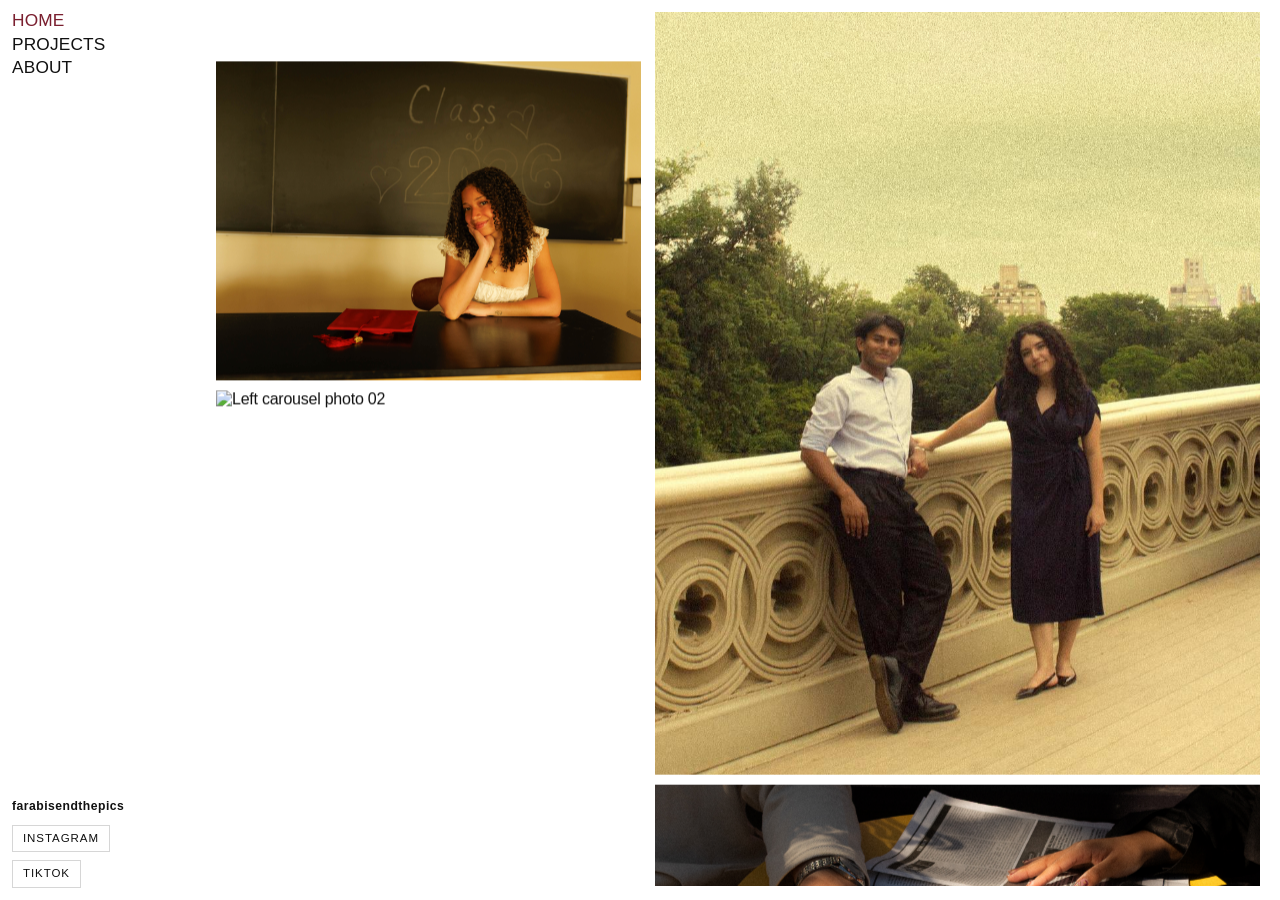
==== index.html @ b67eaa33 "swap" ====
<!DOCTYPE html>
<html lang="en">
<head>
  <meta charset="UTF-8" />
  <meta name="viewport" content="width=device-width, initial-scale=1.0" />
  <title>@farabisendthepics | Home</title>
  <link rel="stylesheet" href="styles.css" />
</head>
<body class="home-page">
  <header class="site-nav" aria-label="Main navigation">
    <a class="nav-social nav-social-tiktok" href="https://www.tiktok.com/@farabisendthepics" target="_blank" rel="noopener" aria-label="TikTok">
      <svg viewBox="0 0 24 24" aria-hidden="true" focusable="false">
        <path d="M14 3h3.1c.2 1.7 1.2 3 2.9 3.5V9c-1.8 0-3.5-.6-4.9-1.7v7.4a5.6 5.6 0 1 1-4.8-5.6v2.8a2.8 2.8 0 1 0 2 2.7V3z"></path>
      </svg>
    </a>
    <a href="index.html" aria-current="page">Home</a>
    <a href="projects.html">Projects</a>
    <a href="about.html">About</a>
    <a class="nav-social nav-social-instagram" href="https://www.instagram.com/farabisendthepics/" target="_blank" rel="noopener" aria-label="Instagram">
      <svg viewBox="0 0 24 24" aria-hidden="true" focusable="false">
        <rect x="4" y="4" width="16" height="16" rx="4" ry="4" fill="none" stroke="currentColor" stroke-width="1.8"></rect>
        <circle cx="12" cy="12" r="3.8" fill="none" stroke="currentColor" stroke-width="1.8"></circle>
        <circle cx="17.2" cy="6.8" r="1.1" fill="currentColor"></circle>
      </svg>
    </a>
  </header>

  <div class="site-social" aria-label="Social links">
    <span class="site-logo">farabisendthepics</span>
    <a href="https://www.instagram.com/farabisendthepics/" target="_blank" rel="noopener">Instagram</a>
    <a href="https://www.tiktok.com/@farabisendthepics" target="_blank" rel="noopener">TikTok</a>
  </div>

  <main class="home-main" aria-label="Home media">
    <section class="home-media-layout">
      <section class="home-carousel home-carousel-left" data-home-carousel data-home-direction="down" aria-label="Photo carousel left">
        <div class="home-carousel-track" data-home-track>
          <figure class="placeholder-frame home-photo-tile ratio-3-2">
            <img src="images/home-left/left-01.jpg" alt="Left carousel photo 01" />
          </figure>
          <figure class="placeholder-frame home-photo-tile ratio-3-4">
            <img src="images/home-left/left-02.jpg" alt="Left carousel photo 02" loading="lazy" />
          </figure>
          <figure class="placeholder-frame home-photo-tile ratio-wide">
            <img src="images/home-left/left-03.jpg" alt="Left carousel photo 03" loading="lazy" />
          </figure>
          <figure class="placeholder-frame home-photo-tile ratio-3-2">
            <img src="images/home-left/left-04.jpg" alt="Left carousel photo 04" loading="lazy" />
          </figure>
          <figure class="placeholder-frame home-photo-tile ratio-3-2">
            <img src="images/home-left/left-05.jpg" alt="Left carousel photo 05" loading="lazy" />
          </figure>
          <figure class="placeholder-frame home-photo-tile ratio-tall">
            <img src="images/home-left/left-06.jpg" alt="Left carousel photo 06" loading="lazy" />
          </figure>
          <figure class="placeholder-frame home-photo-tile ratio-3-4">
            <img src="images/home-left/left-07.png" alt="Left carousel photo 07" loading="lazy" />
          </figure>
          <figure class="placeholder-frame home-photo-tile ratio-wide">
            <img src="images/home-left/left-08.png" alt="Left carousel photo 08" loading="lazy" />
          </figure>
          <figure class="placeholder-frame home-photo-tile ratio-3-2">
            <img src="images/home-left/left-09.jpg" alt="Left carousel photo 09" loading="lazy" />
          </figure>
        </div>
      </section>

      <section class="home-carousel" data-home-carousel data-home-direction="up" aria-label="Photo carousel right">
        <div class="home-carousel-track" data-home-track>
          <figure class="placeholder-frame home-photo-tile ratio-3-4">
            <img src="images/home/home-01.jpg" alt="Home photo 01" />
          </figure>
          <figure class="placeholder-frame home-photo-tile ratio-pano">
            <img src="images/home/home-02.jpg" alt="Home photo 02" loading="lazy" />
          </figure>
          <figure class="placeholder-frame home-photo-tile ratio-tall">
            <img src="images/home/home-03.jpg" alt="Home photo 03" loading="lazy" />
          </figure>
          <figure class="placeholder-frame home-photo-tile ratio-pano">
            <img src="images/home/home-04.jpg" alt="Home photo 04" loading="lazy" />
          </figure>
          <figure class="placeholder-frame home-photo-tile ratio-3-4">
            <img src="images/home/home-05.jpg" alt="Home photo 05" loading="lazy" />
          </figure>
          <figure class="placeholder-frame home-photo-tile ratio-wide">
            <img src="images/home/home-06.jpg" alt="Home photo 06" loading="lazy" />
          </figure>
          <figure class="placeholder-frame home-photo-tile ratio-tall">
            <img src="images/home/home-07.jpg" alt="Home photo 07" loading="lazy" />
          </figure>
          <figure class="placeholder-frame home-photo-tile ratio-wide">
            <img src="images/home/home-08.jpg" alt="Home photo 08" loading="lazy" />
          </figure>
          <figure class="placeholder-frame home-photo-tile ratio-tall">
            <img src="images/home/home-09.jpg" alt="Home photo 09" loading="lazy" />
          </figure>
        </div>
      </section>
    </section>
  </main>

  <script src="script.js"></script>
</body>
</html>
---- styles.css ----
:root {
  --bg: #ffffff;
  --ink: #111111;
  --muted: #9b9b9b;
  --active: #7a1f2f;
  --page-pad: 12px;
  --mosaic-gap: 10px;
  --project-tile-height: clamp(220px, 22vw, 320px);
}

* {
  box-sizing: border-box;
  margin: 0;
  padding: 0;
}

html,
body {
  min-height: 100%;
}

body {
  font-family: "Helvetica Neue", Helvetica, Arial, sans-serif;
  background: var(--bg);
  color: var(--ink);
  letter-spacing: -0.015em;
}

img {
  display: block;
  width: 100%;
  height: 100%;
  object-fit: cover;
}

a {
  color: inherit;
  text-decoration: none;
}

.site-nav {
  position: fixed;
  top: var(--page-pad);
  left: var(--page-pad);
  z-index: 40;
  display: flex;
  flex-direction: column;
  gap: 6px;
}

.site-nav a {
  color: var(--ink);
  font-size: clamp(15px, 1.35vw, 22px);
  font-weight: 500;
  text-transform: uppercase;
  letter-spacing: 0.01em;
  line-height: 1.02;
}

.site-nav .nav-social {
  display: none;
}

.site-nav .nav-social svg {
  width: 16px;
  height: 16px;
  display: block;
}

.site-nav .nav-social-tiktok svg {
  fill: currentColor;
}

.site-nav a[aria-current="page"],
.site-nav a:hover,
.site-nav a:focus-visible {
  color: var(--active);
}

.page {
  min-height: 100vh;
  padding: var(--page-pad);
}

.page-offset {
  padding-top: clamp(150px, 16vw, 250px);
}

.home-gallery {
  display: grid;
  grid-template-columns: 0.95fr 1.55fr 1fr;
  gap: 8px;
  align-items: stretch;
  margin-top: clamp(45px, 5vw, 95px);
}

.home-strips {
  display: grid;
  grid-template-columns: repeat(8, minmax(0, 1fr));
  min-height: clamp(320px, 41vw, 560px);
}

.home-feature,
.home-side {
  min-height: clamp(320px, 41vw, 560px);
}

.home-feature {
  position: relative;
  overflow: hidden;
}

.home-feature::after {
  content: "";
  position: absolute;
  inset: 0;
  background:
    repeating-linear-gradient(
      90deg,
      rgba(7, 20, 40, 0.45) 0 94px,
      rgba(30, 54, 82, 0.08) 94px 140px
    );
  pointer-events: none;
  mix-blend-mode: multiply;
}

.home-caption-row {
  display: grid;
  grid-template-columns: 0.95fr 1.55fr 1fr;
  gap: 8px;
  margin-top: 10px;
}

.home-caption {
  font-size: clamp(14px, 1.05vw, 20px);
  line-height: 1.03;
  font-weight: 700;
}

.home-caption.muted {
  color: var(--muted);
}

.home-caption strong {
  display: block;
}

.home-page {
  overflow-x: hidden;
}

.home-main {
  margin-left: calc(clamp(200px, 17vw, 280px) + 28px);
  height: 100vh;
  overflow-y: auto;
  padding: 12px 16px 14px 0;
}

.home-media-layout {
  display: grid;
  grid-template-columns: minmax(0, 0.95fr) minmax(0, 1.35fr);
  gap: var(--mosaic-gap);
  height: 100%;
}

.home-videos {
  display: block;
  height: 100%;
  min-height: 0;
  overflow: hidden;
  padding-right: 4px;
}

.home-video-group {
  display: none;
  grid-template-rows: repeat(3, minmax(0, 1fr));
  gap: var(--mosaic-gap);
  height: 100%;
}

.home-video-group.is-active {
  display: grid;
}

.home-video-card {
  display: flex;
  flex-direction: column;
  border: 1px solid #d6d6d6;
  background: #ffffff;
  min-height: 0;
}

.home-video {
  flex: 1 1 auto;
  min-height: 0;
  width: 100%;
  object-fit: cover;
  display: block;
  background: #e9e9e9;
}

.home-media-label {
  padding: 8px 10px;
  color: var(--muted);
  font-size: 0.76rem;
  text-transform: uppercase;
  letter-spacing: 0.08em;
}

.home-carousel {
  position: relative;
  overflow: hidden;
  height: 100%;
  padding-right: 4px;
}

.home-carousel-track {
  display: flex;
  flex-direction: column;
  gap: var(--mosaic-gap);
  will-change: transform;
}

.home-photo-tile {
  width: min(100%, 760px);
  margin-inline: auto;
}

.home-photo-tile.ratio-3-2 {
  aspect-ratio: 4 / 3;
}

.home-photo-tile.ratio-wide {
  aspect-ratio: 3 / 2;
}

.home-photo-tile.ratio-pano {
  aspect-ratio: 2 / 1;
}

.home-photo-tile.ratio-3-4 {
  aspect-ratio: 3 / 4;
}

.home-photo-tile.ratio-tall {
  aspect-ratio: 2 / 3;
}

.projects-page {
  overflow: hidden;
}

.projects-shell {
  min-height: 100vh;
}

.projects-sidebar {
  position: fixed;
  top: var(--page-pad);
  left: var(--page-pad);
  width: clamp(200px, 17vw, 280px);
  z-index: 40;
}

.projects-page .site-nav {
  position: static;
}

.projects-page .projects-tabs {
  margin-top: clamp(48px, 7vh, 84px);
  display: flex;
  flex-direction: column;
  gap: 6px;
}

.inquire-cta {
  margin-top: 16px;
  border: 0;
  background: transparent;
  color: var(--active);
  font-family: inherit;
  font-size: clamp(12px, 0.95vw, 16px);
  font-weight: 500;
  text-transform: uppercase;
  letter-spacing: 0.02em;
  text-align: left;
  cursor: pointer;
}

.inquire-cta:hover,
.inquire-cta:focus-visible {
  color: var(--active);
  outline: 0;
}

.projects-page .project-tab {
  border: 0;
  background: transparent;
  color: var(--ink);
  font-family: inherit;
  font-size: clamp(13px, 1.2vw, 19px);
  font-weight: 500;
  text-transform: uppercase;
  text-align: left;
  line-height: 1.04;
  letter-spacing: 0.02em;
  cursor: pointer;
}

.projects-page .project-tab.is-active {
  color: var(--active);
}

.projects-page .project-tab:focus-visible {
  outline: 2px solid var(--active);
  outline-offset: 4px;
}

.projects-main {
  margin-left: calc(clamp(200px, 17vw, 280px) + 28px);
  height: 100vh;
  overflow-y: auto;
  overflow-x: hidden;
  padding: 12px 18px 28px 0;
}

.projects-main::-webkit-scrollbar {
  width: 10px;
}

.projects-main::-webkit-scrollbar-track {
  background: #f0f0f0;
}

.projects-main::-webkit-scrollbar-thumb {
  background: #cbcbcb;
}

.projects-page .project-panel {
  display: none;
  padding: 0 8px 8px 0;
}

.projects-page .project-panel.is-active {
  display: block;
}

.project-stack {
  display: flex;
  flex-direction: column;
  gap: var(--mosaic-gap);
}

.project-dual-carousel {
  display: grid;
  gap: var(--mosaic-gap);
}

.project-carousel-row {
  position: relative;
  overflow: hidden;
}

.project-carousel-track {
  display: flex;
  width: max-content;
  gap: var(--mosaic-gap);
  will-change: transform;
}

.project-carousel-item {
  flex: 0 0 auto;
  height: var(--project-tile-height);
  display: flex;
  align-items: center;
  justify-content: center;
}

.project-carousel-item.is-landscape {
  width: calc(var(--project-tile-height) * 1.333333);
  aspect-ratio: 4 / 3;
}

.project-carousel-item.is-wide {
  width: calc(var(--project-tile-height) * 1.5);
  aspect-ratio: 3 / 2;
}

.project-carousel-item.is-pano {
  width: calc(var(--project-tile-height) * 2);
  aspect-ratio: 2 / 1;
}

.project-carousel-item.is-portrait {
  width: calc(var(--project-tile-height) * 0.75);
  aspect-ratio: 3 / 4;
}

.project-carousel-item.is-tall {
  width: calc(var(--project-tile-height) * 0.666667);
  aspect-ratio: 2 / 3;
}

.project-carousel-item img {
  width: 100%;
  height: 100%;
  object-fit: cover;
}

.project-line {
  display: grid;
  gap: var(--mosaic-gap);
}

.pair-left {
  grid-template-columns: 2fr 1fr;
}

.pair-right {
  grid-template-columns: 1fr 2fr;
}

.project-item {
  width: 100%;
  height: auto;
}

.project-item.is-landscape {
  aspect-ratio: 4 / 3;
}

.project-item.is-wide {
  aspect-ratio: 3 / 2;
}

.project-item.is-landscape img,
.project-item.is-wide img {
  object-fit: cover;
  object-position: center;
}

.project-item.is-portrait {
  aspect-ratio: 3 / 4;
}

.politics-community-intro {
  min-height: clamp(250px, 34vw, 470px);
  display: grid;
  align-content: end;
  gap: clamp(18px, 2.3vw, 34px);
  padding: clamp(18px, 3vw, 42px);
  border: 1px solid #d6d6d6;
  background: #ffffff;
}

.politics-community-kicker {
  color: var(--active);
  font-size: clamp(12px, 0.95vw, 15px);
  font-weight: 700;
  text-transform: uppercase;
  letter-spacing: 0.06em;
}

.politics-community-title {
  max-width: 18ch;
  font-size: clamp(30px, 5.8vw, 86px);
  line-height: 0.92;
  font-weight: 700;
  letter-spacing: -0.015em;
}

.politics-community-grid {
  display: grid;
  grid-template-columns: repeat(2, minmax(0, 1fr));
  gap: clamp(14px, 2vw, 26px);
  max-width: 880px;
}

.politics-community-grid article {
  border-top: 1px solid #d6d6d6;
  padding-top: 10px;
}

.politics-community-grid h2 {
  margin-bottom: 6px;
  font-size: clamp(14px, 1.2vw, 18px);
  line-height: 1;
  text-transform: uppercase;
}

.politics-community-grid p {
  color: #2a2a2a;
  font-size: clamp(14px, 1vw, 17px);
  line-height: 1.25;
  max-width: 34ch;
}

.community-video-wrap {
  margin-top: 10px;
  display: grid;
  gap: 10px;
}

.community-video-title {
  font-size: clamp(16px, 1.6vw, 24px);
  line-height: 1;
  text-transform: uppercase;
  font-weight: 700;
}

.community-video {
  width: 100%;
  aspect-ratio: 16 / 9;
  display: block;
  background: #111111;
  object-fit: contain;
}

.community-video-note {
  color: var(--muted);
  font-size: 0.78rem;
  line-height: 1.25;
}

.inquiry-wrap {
  margin-top: 22px;
  padding: 14px;
  border: 1px solid #d6d6d6;
  background: #ffffff;
}

.inquiry-title {
  font-size: clamp(16px, 1.6vw, 24px);
  text-transform: uppercase;
  font-weight: 700;
  margin-bottom: 12px;
}

.inquiry-form {
  display: grid;
  gap: 10px;
}

.inquiry-grid {
  display: grid;
  grid-template-columns: repeat(2, minmax(0, 1fr));
  gap: 10px;
}

.inquiry-field {
  display: grid;
  gap: 5px;
}

.inquiry-field span {
  font-size: 0.75rem;
  text-transform: uppercase;
  letter-spacing: 0.06em;
}

.inquiry-field input,
.inquiry-field textarea,
.inquiry-field select {
  width: 100%;
  border: 1px solid #cfcfcf;
  border-radius: 0;
  padding: 9px 10px;
  font: inherit;
  background: #ffffff;
  color: var(--ink);
}

.inquiry-field textarea {
  resize: vertical;
}

.inquiry-rate-note {
  margin: 2px 0 2px;
  font-size: 0.84rem;
  line-height: 1.35;
  color: #2a2a2a;
}

.inquiry-submit {
  justify-self: start;
  border: 1px solid #111111;
  border-radius: 0;
  padding: 9px 16px;
  font: inherit;
  font-size: 0.78rem;
  font-weight: 700;
  text-transform: uppercase;
  letter-spacing: 0.06em;
  background: #ffffff;
  color: #111111;
  cursor: pointer;
}

.placeholder-frame {
  border: 0;
  background: transparent;
  border-radius: 0;
  overflow: hidden;
  display: flex;
  align-items: center;
  justify-content: center;
}

.placeholder-frame figcaption {
  color: var(--muted);
  font-size: 0.78rem;
  text-transform: uppercase;
  letter-spacing: 0.14em;
}

.about-note {
  position: fixed;
  top: 12px;
  right: 12px;
  z-index: 30;
  font-size: clamp(14px, 1.14vw, 20px);
  font-weight: 700;
  line-height: 1;
}

.about-layout {
  display: grid;
  grid-template-columns: 0.95fr 1fr;
  gap: clamp(22px, 3vw, 46px);
  align-items: start;
  margin-top: clamp(45px, 5vw, 95px);
}

.about-intro {
  font-size: clamp(19px, 1.63vw, 29px);
  line-height: 1.08;
  font-weight: 700;
  max-width: 32ch;
}

.about-columns {
  margin-top: clamp(22px, 2.8vw, 44px);
  display: grid;
  grid-template-columns: repeat(2, minmax(0, 1fr));
  gap: clamp(14px, 1.7vw, 26px);
}

.about-block h2 {
  font-size: clamp(19px, 1.45vw, 25px);
  line-height: 1;
  margin-bottom: 6px;
}

.about-block ul {
  list-style: none;
}

.about-block li {
  font-size: clamp(17px, 1.34vw, 22px);
  line-height: 1.08;
  font-weight: 700;
}

.about-contact-links {
  margin-top: 10px;
  display: flex;
  flex-wrap: wrap;
  gap: 8px;
}

.about-contact-btn {
  display: inline-flex;
  align-items: center;
  justify-content: center;
  padding: 8px 12px;
  border: 1px solid #d6d6d6;
  background: #ffffff;
  color: var(--ink);
  font-size: clamp(11px, 0.85vw, 13px);
  font-weight: 600;
  text-transform: uppercase;
  letter-spacing: 0.06em;
  line-height: 1;
}

.about-contact-btn:hover,
.about-contact-btn:focus-visible {
  border-color: var(--active);
  color: var(--active);
  outline: none;
}

.about-photo {
  min-height: clamp(390px, 54vw, 860px);
}

.about-note {
  display: none !important;
}

@media (max-width: 1080px) {
  .home-gallery,
  .home-caption-row {
    grid-template-columns: 1fr;
  }

  .home-strips,
  .home-feature,
  .home-side {
    min-height: 340px;
  }

  .about-layout,
  .about-columns {
    grid-template-columns: 1fr;
  }

  .projects-sidebar {
    width: 210px;
  }

  .projects-main {
    margin-left: 236px;
  }

  .home-main {
    margin-left: 236px;
  }

  .home-media-layout {
    grid-template-columns: minmax(0, 0.95fr) minmax(0, 1.2fr);
  }

  .home-photo-tile {
    width: min(100%, 640px);
  }

  .pair-left,
  .pair-right {
    grid-template-columns: repeat(2, minmax(0, 1fr));
  }

  .inquiry-grid {
    grid-template-columns: 1fr;
  }

  .politics-community-grid {
    grid-template-columns: 1fr;
  }
}

@media (max-width: 1280px) and (min-width: 1081px) {
  .projects-sidebar {
    width: 190px;
  }

  .projects-main {
    margin-left: 216px;
  }

  .home-main {
    margin-left: 216px;
  }
}

@media (max-height: 900px) and (hover: none) and (pointer: coarse) {
  .home-page,
  .projects-page {
    overflow-y: auto;
  }

  .home-main,
  .projects-main {
    height: auto;
    min-height: 100vh;
  }

  .home-media-layout {
    grid-template-columns: 1fr;
    height: auto;
  }

  .home-videos {
    height: auto;
    overflow: visible;
    padding-right: 0;
  }

  .home-carousel {
    height: auto;
  }
}

@media (max-width: 820px) and (hover: none) and (pointer: coarse) {
  body:not(.projects-page):not(.home-page) .site-nav {
    position: static;
    padding: 12px 12px 0;
    flex-direction: row;
    gap: 12px;
    flex-wrap: wrap;
  }

  .about-note {
    position: static;
    margin: 2px 12px 0;
    text-align: right;
  }

  .page {
    padding: 8px 12px 18px;
  }

  .page-offset {
    padding-top: 18px;
  }

  .projects-sidebar {
    width: 170px;
  }

  .projects-main {
    margin-left: 188px;
  }

  .home-main {
    margin-left: 188px;
    overflow-y: auto;
  }

  .projects-page .project-tab {
    font-size: clamp(11px, 3.4vw, 16px);
  }

  .inquire-cta {
    font-size: clamp(11px, 3.2vw, 16px);
  }

  .home-media-layout {
    grid-template-columns: 1fr;
    height: auto;
  }

  .home-videos {
    max-height: none;
    height: auto;
    overflow: visible;
    padding-right: 0;
  }

  .home-carousel {
    height: auto;
    padding-bottom: 12px;
  }

  .home-photo-tile {
    width: min(100%, 520px);
  }

  .pair-left,
  .pair-right {
    grid-template-columns: repeat(2, minmax(0, 1fr));
  }
}

@media (max-width: 820px) and (hover: none) and (pointer: coarse) {
  :root {
    --page-pad: 10px;
    --mosaic-gap: 12px;
  }

  body {
    background: #faf8f5;
    letter-spacing: -0.01em;
  }

  .site-nav {
    position: fixed;
    top: 6px;
    left: 10px;
    right: 10px;
    z-index: 220;
    display: flex;
    align-items: center;
    justify-content: center;
    gap: 12px;
    padding: 4px 0;
    border: 0;
    background: transparent;
    backdrop-filter: none;
  }

  .site-nav a {
    font-size: 0.76rem;
    line-height: 1.1;
    text-align: center;
    padding: 0;
    border: 0;
    background: transparent;
  }

  .site-nav a[aria-current="page"] {
    color: var(--active);
    background: transparent;
    border-color: transparent;
  }

  .home-page .site-nav .nav-social {
    display: inline-flex;
    align-items: center;
    justify-content: center;
    width: 18px;
    height: 18px;
  }

  .home-page .site-nav .nav-social svg {
    width: 16px;
    height: 16px;
  }

  .home-page {
    overflow: hidden;
  }

  .home-main {
    margin-left: 0;
    height: 100vh;
    min-height: 100vh;
    overflow: hidden;
    padding: 34px 8px 8px;
  }

  .home-media-layout {
    grid-template-columns: 1fr;
    grid-template-rows: repeat(2, minmax(0, 1fr));
    gap: 8px;
    height: calc(100vh - 42px);
  }

  .home-videos {
    height: auto;
    overflow: visible;
    padding-right: 0;
  }

  .home-video-group {
    height: auto;
    gap: 12px;
  }

  .home-video-card,
  .home-photo-tile,
  .project-item,
  .inquiry-wrap {
    border: 1px solid #dfd9cf;
    border-radius: 0;
    background: #ffffff;
    box-shadow: 0 8px 24px rgba(17, 17, 17, 0.06);
    overflow: hidden;
  }

  .home-media-label {
    letter-spacing: 0.12em;
  }

  .home-carousel {
    height: 100%;
    overflow: hidden;
    padding-right: 0;
    display: flex;
    align-items: center;
  }

  .home-carousel-track {
    display: flex;
    flex-direction: row;
    align-items: stretch;
    width: max-content;
    gap: 8px;
  }

  .home-photo-tile {
    width: clamp(146px, 44vw, 216px);
    flex: 0 0 auto;
    margin-inline: 0;
  }

  .home-page .site-social {
    display: none;
  }

  .projects-shell {
    min-height: 100vh;
    padding-top: 46px;
  }

  .projects-sidebar {
    position: static;
    top: auto;
    left: auto;
    width: auto;
    margin: 0 12px 12px;
  }

  .projects-page .projects-tabs {
    margin-top: 2px;
    display: grid;
    grid-template-columns: repeat(2, minmax(0, 1fr));
    gap: 8px;
  }

  .projects-page .project-tab {
    font-size: 0.74rem;
    line-height: 1.15;
    text-align: center;
    padding: 10px 8px;
    border: 0;
    border-radius: 999px;
    background: transparent;
  }

  .projects-page .project-tab.is-active {
    color: #ffffff;
    background: var(--active);
    border-color: var(--active);
  }

  .projects-page .inquire-cta {
    position: fixed;
    left: 12px;
    right: 12px;
    bottom: calc(12px + env(safe-area-inset-bottom));
    z-index: 260;
    margin-top: 0;
    width: auto;
    text-align: center;
    padding: 12px 12px;
    border: 1px solid var(--active);
    border-radius: 999px;
    background: #ffffff;
    box-shadow: 0 8px 20px rgba(17, 17, 17, 0.14);
    font-size: 0.74rem;
  }

  .projects-main {
    margin-left: 0;
    height: auto;
    overflow: visible;
    padding: 0 12px calc(110px + env(safe-area-inset-bottom));
  }

  .inquiry-wrap {
    scroll-margin-top: 102px;
  }

  .projects-page .project-panel {
    padding: 0;
  }

  .project-stack,
  .project-line {
    gap: 12px;
  }

  .politics-community-intro {
    min-height: auto;
    gap: 12px;
    padding: 16px;
  }

  .politics-community-title {
    max-width: 12ch;
    font-size: clamp(28px, 11vw, 52px);
  }

  body:not(.home-page):not(.projects-page) {
    padding-top: 92px;
  }

  .about-note {
    position: static;
    margin: 0 12px 10px;
    text-align: right;
  }

  .page {
    padding: 0 12px 18px;
  }

  .page-offset {
    padding-top: 0;
  }

  .about-layout {
    margin-top: 0;
    gap: 14px;
  }
}

@media (max-width: 1080px) and (hover: hover) and (pointer: fine) {
  .pair-left {
    grid-template-columns: 2fr 1fr;
  }

  .pair-right {
    grid-template-columns: 1fr 2fr;
  }
}

.site-social {
  position: fixed;
  left: var(--page-pad);
  bottom: var(--page-pad);
  z-index: 45;
  display: flex;
  flex-direction: column;
  gap: 8px;
}

.site-logo {
  display: block;
  font-size: clamp(12px, 0.95vw, 15px);
  font-weight: 700;
  letter-spacing: 0.04em;
  text-transform: lowercase;
  margin-bottom: 4px;
}

.site-social a {
  display: inline-block;
  width: fit-content;
  border: 1px solid #d6d6d6;
  background: #ffffff;
  padding: 7px 10px;
  font-size: clamp(11px, 0.9vw, 14px);
  line-height: 1;
  text-transform: uppercase;
  letter-spacing: 0.08em;
}

.site-social a:hover,
.site-social a:focus-visible {
  border-color: var(--active);
  color: var(--active);
  outline: none;
}

@media (max-width: 820px) and (hover: none) and (pointer: coarse) {
  .site-social {
    position: static;
    left: auto;
    bottom: auto;
    margin: 10px 12px 12px;
    display: grid;
    grid-template-columns: repeat(2, minmax(0, 1fr));
    gap: 8px;
  }

  .site-logo {
    grid-column: 1 / -1;
    text-align: center;
    margin-bottom: 0;
    font-size: 0.8rem;
  }

  .site-social a {
    width: 100%;
    text-align: center;
    border-radius: 999px;
    padding: 10px 8px;
    font-size: 0.72rem;
  }
}

.inquiry-status {
  margin-top: 4px;
  font-size: 0.86rem;
  font-weight: 600;
  color: #1d5c2d;
}

.inquiry-status.is-error {
  color: #8a1f1f;
}

.inquiry-submit:disabled {
  opacity: 0.6;
  cursor: wait;
}

.personal-line {
  grid-template-columns: repeat(2, minmax(0, 1fr));
}

@media (max-width: 820px) and (hover: none) and (pointer: coarse) {
  .personal-line {
    grid-template-columns: repeat(2, minmax(0, 1fr));
  }
}

.about-page {
  height: 100vh;
  overflow: hidden;
}

.about-page .page {
  min-height: 100vh;
  height: 100vh;
  padding: var(--page-pad);
}

.about-page .page-offset {
  padding-top: clamp(58px, 7vh, 84px);
}

.about-page .about-layout {
  grid-template-columns: minmax(0, 1fr) minmax(0, 0.82fr);
  gap: clamp(14px, 2vw, 28px);
  margin-top: 0;
  align-items: start;
}

.about-page .about-intro {
  font-size: clamp(15px, 1.15vw, 21px);
  line-height: 1.12;
  max-width: 36ch;
}

.about-page .about-columns {
  margin-top: clamp(12px, 1.5vh, 18px);
  gap: clamp(10px, 1.2vw, 16px);
}

.about-page .about-block h2 {
  font-size: clamp(14px, 1.05vw, 18px);
}

.about-page .about-block li {
  font-size: clamp(13px, 0.95vw, 16px);
  line-height: 1.14;
}

.about-page .about-photo {
  min-height: 0;
  height: clamp(300px, 52vh, 520px);
  max-height: 52vh;
}

@media (max-width: 1080px) {
  .about-page {
    height: auto;
    overflow: auto;
  }

  .about-page .page {
    height: auto;
    min-height: 100vh;
  }

  .about-page .about-photo {
    height: auto;
    max-height: none;
  }
}

.inquiry-wrap {
  transition: opacity 260ms ease, transform 260ms ease;
}

.inquiry-wrap.is-exiting {
  opacity: 0;
  transform: translateY(8px);
}

.inquiry-wrap.is-submitted {
  border: 0;
  background: transparent;
  padding: 0;
}

.inquiry-thank-you {
  margin: 0;
  font-size: clamp(16px, 1.35vw, 24px);
  font-weight: 600;
  line-height: 1.15;
  color: var(--active);
}

/* About page fit + no overlap fixes */
.about-page .page {
  margin-left: calc(clamp(200px, 17vw, 280px) + 28px);
  width: calc(100% - (clamp(200px, 17vw, 280px) + 28px));
}

.about-page .about-photo {
  height: clamp(340px, 60vh, 640px);
  max-height: 60vh;
}

.about-page .about-photo img {
  object-fit: contain;
  object-position: center;
  background: #ffffff;
}

@media (max-width: 1280px) and (min-width: 1081px) {
  .about-page .page {
    margin-left: 216px;
    width: calc(100% - 216px);
  }
}

@media (max-width: 1080px) {
  .about-page .page {
    margin-left: 0;
    width: auto;
  }
}

/* About page balance pass: reduce whitespace, match text/photo heights */
.about-page .about-layout {
  grid-template-columns: minmax(0, 1fr) minmax(0, 0.95fr);
  gap: clamp(16px, 2.2vw, 30px);
  align-items: stretch;
}

.about-page .about-layout > section {
  display: flex;
  flex-direction: column;
  justify-content: flex-start;
  gap: clamp(10px, 1.2vh, 16px);
  min-height: clamp(360px, 64vh, 700px);
}

.about-page .about-intro {
  font-size: clamp(18px, 1.45vw, 25px);
  line-height: 1.08;
  max-width: 30ch;
}

.about-page .about-columns {
  margin-top: clamp(2px, 0.6vh, 8px);
  gap: clamp(12px, 1.5vw, 20px);
}

.about-page .about-block h2 {
  font-size: clamp(16px, 1.2vw, 21px);
  margin-bottom: 4px;
}

.about-page .about-block li {
  font-size: clamp(15px, 1.05vw, 18px);
  line-height: 1.1;
}

.about-page .about-photo {
  height: clamp(360px, 64vh, 700px);
  max-height: 64vh;
}

@media (max-width: 1080px) {
  .about-page .about-layout > section {
    min-height: auto;
  }
}

/* Inquiry success box + confetti splash */
.inquiry-wrap.is-submitted {
  position: relative;
  display: grid;
  place-items: center;
  border: 1px solid #d6d6d6;
  background: #ffffff;
  padding: 14px;
  overflow: hidden;
}

.inquiry-wrap.is-submitted::before,
.inquiry-wrap.is-submitted::after {
  content: "";
  position: absolute;
  left: 50%;
  top: 50%;
  width: 10px;
  height: 10px;
  border-radius: 50%;
  pointer-events: none;
  opacity: 0;
}

.inquiry-wrap.is-submitted::before {
  box-shadow:
    -150px -30px #ff5e78,
    -120px -92px #ff9f43,
    -72px -128px #ffd166,
    -18px -144px #06d6a0,
    40px -136px #00c2ff,
    92px -108px #5c7cfa,
    132px -58px #a855f7,
    148px -8px #f43f5e,
    124px 42px #fb7185,
    86px 98px #f59e0b,
    30px 136px #22c55e,
    -26px 142px #0ea5e9,
    -88px 112px #8b5cf6,
    -130px 64px #ef4444;
  animation: confetti-burst 3000ms cubic-bezier(0.2, 0.82, 0.2, 1) both;
}

.inquiry-wrap.is-submitted::after {
  box-shadow:
    -142px 16px #f97316,
    -110px -58px #facc15,
    -52px -122px #10b981,
    8px -146px #22d3ee,
    70px -120px #3b82f6,
    126px -70px #a855f7,
    152px -14px #ec4899,
    136px 50px #fb7185,
    76px 108px #f59e0b,
    12px 142px #34d399,
    -54px 130px #38bdf8,
    -106px 84px #6366f1;
  animation: confetti-burst 3200ms cubic-bezier(0.16, 0.84, 0.2, 1) 120ms both;
}

@keyframes confetti-burst {
  0% {
    opacity: 0;
    transform: translate(-50%, -50%) scale(0.18) rotate(0deg);
  }

  18% {
    opacity: 1;
  }

  100% {
    opacity: 0;
    transform: translate(-50%, -50%) scale(1.22) rotate(28deg);
  }
}

.inquiry-thank-you {
  position: relative;
  z-index: 2;
  width: 100%;
  margin: 0;
  text-align: center;
  font-size: clamp(16px, 1.35vw, 24px);
  font-weight: 600;
  line-height: 1.2;
  color: var(--active);
}

@media (max-width: 820px) {
  :root {
    --project-tile-height: clamp(160px, 46vw, 220px) !important;
  }

  .site-nav {
    position: fixed !important;
    top: 6px !important;
    left: 10px !important;
    right: 10px !important;
    z-index: 280 !important;
    display: flex !important;
    flex-direction: row !important;
    align-items: center !important;
    justify-content: center !important;
    gap: 12px !important;
    padding: 0 !important;
    border: 0 !important;
    background: transparent !important;
    backdrop-filter: none !important;
  }

  .site-nav a {
    font-size: 0.78rem !important;
    line-height: 1.08 !important;
    text-align: center !important;
    padding: 0 !important;
    border: 0 !important;
    background: transparent !important;
  }

  .site-nav a[aria-current="page"] {
    color: var(--active) !important;
    background: transparent !important;
    border-color: transparent !important;
  }

  .home-page .site-nav .nav-social {
    display: inline-flex !important;
    align-items: center !important;
    justify-content: center !important;
    width: 16px !important;
    height: 16px !important;
  }

  .home-page .site-nav .nav-social svg {
    width: 16px !important;
    height: 16px !important;
    display: block !important;
  }

  .home-page .site-social {
    display: none !important;
  }

  .home-page {
    overflow: hidden !important;
  }

  .home-page .home-main {
    margin-left: 0 !important;
    height: 100vh !important;
    min-height: 100vh !important;
    overflow: hidden !important;
    padding: 34px 8px 8px !important;
  }

  .home-page .home-media-layout {
    grid-template-columns: 1fr !important;
    grid-template-rows: repeat(2, minmax(0, 1fr)) !important;
    gap: 8px !important;
    height: calc(100vh - 42px) !important;
  }

  .home-page .home-carousel {
    height: 100% !important;
    overflow: hidden !important;
    padding: 0 !important;
    display: flex !important;
    align-items: center !important;
  }

  .home-page .home-carousel-track {
    display: flex !important;
    flex-direction: row !important;
    align-items: stretch !important;
    width: max-content !important;
    gap: 8px !important;
  }

  .home-page .home-photo-tile {
    width: clamp(148px, 44vw, 220px) !important;
    flex: 0 0 auto !important;
    margin-inline: 0 !important;
  }

  .home-page .home-photo-tile.ratio-3-2 img {
    object-fit: cover !important;
    object-position: center !important;
    background: transparent !important;
  }

  .home-page .home-photo-tile.ratio-3-4 img {
    object-fit: cover !important;
    object-position: center !important;
  }

  .projects-page .projects-shell {
    padding-top: 44px !important;
  }

  .projects-page .projects-sidebar {
    margin-top: 0 !important;
  }

  .projects-page .projects-tabs {
    margin-top: 0 !important;
  }

  .about-page .page {
    padding-top: 44px !important;
  }
}

/* Final mobile home layout + no-crop/no-border pass */
.placeholder-frame,
.project-item,
.project-carousel-item,
.home-photo-tile {
  border: 0 !important;
  box-shadow: none !important;
}

@media (max-width: 820px) {
  .home-page .site-nav {
    top: 50% !important;
    left: 50% !important;
    right: auto !important;
    transform: translate(-50%, -50%) !important;
    width: max-content !important;
    gap: 10px !important;
    padding: 0 !important;
    z-index: 320 !important;
  }

  .home-page .site-nav a {
    white-space: nowrap !important;
  }

  .home-page .home-main {
    padding: 8px !important;
  }

  .home-page .home-media-layout {
    height: calc(100vh - 16px) !important;
    gap: 8px !important;
  }

  .home-page .home-carousel-track {
    gap: 8px !important;
  }

  .home-page .home-photo-tile {
    flex: 0 0 auto !important;
    margin-inline: 0 !important;
    background: transparent !important;
  }

  .home-page .home-photo-tile.ratio-3-2 {
    width: clamp(210px, 58vw, 340px) !important;
  }

  .home-page .home-photo-tile.ratio-wide {
    width: clamp(210px, 58vw, 340px) !important;
  }

  .home-page .home-photo-tile.ratio-pano {
    width: clamp(250px, 72vw, 430px) !important;
  }

  .home-page .home-photo-tile.ratio-3-4 {
    width: clamp(138px, 39vw, 220px) !important;
  }

  .home-page .home-photo-tile.ratio-tall {
    width: clamp(128px, 36vw, 205px) !important;
  }

  .home-page .home-photo-tile img {
    object-fit: cover !important;
    object-position: center !important;
    background: transparent !important;
  }
}

@media (max-width: 820px) {
  .projects-page .site-social {
    display: none !important;
  }

  .projects-page .project-tab,
  .projects-page .inquire-cta,
  .site-social a,
  .site-nav a,
  button {
    border-radius: 0 !important;
  }
}

@media (max-width: 820px) {
  html,
  body.home-page,
  .home-page {
    height: 100dvh !important;
    overflow: hidden !important;
    overscroll-behavior: none !important;
  }

  .home-page .home-main {
    margin-left: 0 !important;
    height: 100dvh !important;
    min-height: 100dvh !important;
    overflow: hidden !important;
    padding: 4px !important;
  }

  .home-page .home-media-layout {
    grid-template-columns: 1fr !important;
    grid-template-rows: repeat(2, minmax(0, 1fr)) !important;
    gap: 3px !important;
    height: calc(100dvh - 8px) !important;
  }

  .home-page .home-carousel {
    height: 100% !important;
    overflow: hidden !important;
    padding: 0 !important;
    display: flex !important;
    align-items: center !important;
  }

  .home-page .home-carousel-track {
    gap: 4px !important;
  }

  .home-page .home-photo-tile.ratio-3-2 {
    width: clamp(230px, 66vw, 390px) !important;
  }

  .home-page .home-photo-tile.ratio-wide {
    width: clamp(230px, 66vw, 390px) !important;
  }

  .home-page .home-photo-tile.ratio-pano {
    width: clamp(280px, 78vw, 470px) !important;
  }

  .home-page .home-photo-tile.ratio-3-4 {
    width: clamp(148px, 43vw, 250px) !important;
  }

  .home-page .home-photo-tile.ratio-tall {
    width: clamp(138px, 40vw, 232px) !important;
  }

  .home-page .site-nav {
    top: 50% !important;
    left: 50% !important;
    right: auto !important;
    transform: translate(-50%, -50%) !important;
    width: max-content !important;
    gap: 11px !important;
    padding: 0 !important;
    z-index: 330 !important;
  }

  .home-page .site-nav a {
    white-space: nowrap !important;
    font-size: 0.8rem !important;
  }

  .home-page .site-nav::after {
    content: "@farabisendthepics";
    position: absolute;
    left: 50%;
    top: calc(100% + 2px);
    transform: translateX(-50%);
    font-size: 0.66rem;
    line-height: 1;
    letter-spacing: 0.02em;
    text-transform: lowercase;
    color: var(--ink);
    white-space: nowrap;
    pointer-events: none;
  }
}

/* Mobile home final lock + spacing tune */
@media (max-width: 820px) and (hover: none) and (pointer: coarse) {
  html,
  body.home-page {
    height: 100dvh !important;
    overflow: hidden !important;
    overscroll-behavior: none !important;
  }

  body.home-page {
    touch-action: pan-x;
  }

  .home-page .home-main {
    margin-left: 0 !important;
    height: 100dvh !important;
    min-height: 100dvh !important;
    overflow: hidden !important;
    padding: 0 3px !important;
  }

  .home-page .home-media-layout {
    grid-template-columns: 1fr !important;
    grid-template-rows: minmax(0, 1fr) minmax(0, 1fr) !important;
    gap: 2px !important;
    height: 100dvh !important;
  }

  .home-page .home-carousel {
    height: 100% !important;
    overflow: hidden !important;
    padding: 0 !important;
    display: flex !important;
  }

  .home-page .home-carousel:first-child {
    align-items: flex-start !important;
  }

  .home-page .home-carousel:last-child {
    align-items: flex-end !important;
  }

  .home-page .home-carousel-track {
    gap: 6px !important;
  }

  .home-page .home-photo-tile {
    margin-inline: 0 !important;
    flex: 0 0 auto !important;
  }

  .home-page .home-photo-tile.ratio-3-2 {
    width: clamp(256px, 76vw, 480px) !important;
  }

  .home-page .home-photo-tile.ratio-wide {
    width: clamp(256px, 76vw, 480px) !important;
  }

  .home-page .home-photo-tile.ratio-pano {
    width: clamp(310px, 88vw, 560px) !important;
  }

  .home-page .home-photo-tile.ratio-3-4 {
    width: clamp(170px, 52vw, 320px) !important;
  }

  .home-page .home-photo-tile.ratio-tall {
    width: clamp(156px, 46vw, 292px) !important;
  }

  .home-page .site-nav {
    top: 50% !important;
    left: 50% !important;
    right: auto !important;
    transform: translate(-50%, -50%) !important;
    width: max-content !important;
    gap: 10px !important;
    padding: 0 !important;
    display: flex !important;
    align-items: center !important;
    z-index: 400 !important;
  }

  .home-page .site-nav a {
    font-size: 0.82rem !important;
    line-height: 1 !important;
    white-space: nowrap !important;
  }

  .home-page .site-nav::after {
    content: "@farabisendthepics";
    position: absolute;
    left: 50%;
    top: calc(100% + 3px);
    transform: translateX(-50%);
    font-size: 0.64rem;
    line-height: 1;
    letter-spacing: 0.02em;
    color: var(--ink);
    white-space: nowrap;
    pointer-events: none;
  }

  .home-page .site-social {
    display: none !important;
  }

  .projects-page .projects-shell {
    padding-top: 0 !important;
  }

  .projects-page .projects-sidebar {
    position: static !important;
    top: auto !important;
    left: auto !important;
    right: auto !important;
    width: auto !important;
  }

  .projects-page .site-nav {
    position: static !important;
    top: auto !important;
    left: auto !important;
    right: auto !important;
    transform: none !important;
    width: auto !important;
    z-index: auto !important;
    justify-content: flex-start !important;
  }

  .projects-page .inquire-cta {
    display: none !important;
  }

  .projects-page .projects-main {
    padding-bottom: 24px !important;
  }

  .about-page .about-photo {
    border: 0 !important;
    background: transparent !important;
    box-shadow: none !important;
    padding: 0 !important;
  }

  .about-page .about-photo img {
    border: 0 !important;
    box-shadow: none !important;
    background: transparent !important;
    width: 100% !important;
    height: auto !important;
    object-fit: contain !important;
  }

  .about-page .about-contact-links {
    margin-top: 10px !important;
    gap: 8px !important;
  }

  .about-page .about-contact-btn {
    padding: 8px 10px !important;
    font-size: 0.68rem !important;
    border-radius: 0 !important;
  }

  .about-page .site-social {
    display: none !important;
  }
}

/* About photo aspect ratio consistency across desktop + mobile */
.about-page .about-photo {
  min-height: 0 !important;
  height: auto !important;
  max-height: none !important;
  border: 0 !important;
  background: transparent !important;
  box-shadow: none !important;
  padding: 0 !important;
}

.about-page .about-photo img {
  display: block !important;
  width: 100% !important;
  height: auto !important;
  max-height: none !important;
  object-fit: contain !important;
  object-position: center !important;
  border: 0 !important;
  background: transparent !important;
  box-shadow: none !important;
}

/* Final mobile nav spacing + contrast tuning */
@media (max-width: 820px) and (hover: none) and (pointer: coarse) {
  .home-page .site-nav {
    z-index: 700 !important;
  }

  .home-page .home-main {
    padding-inline: 1px !important;
  }

  .home-page .home-carousel {
    position: relative !important;
    z-index: 1 !important;
  }

  .projects-page .projects-sidebar {
    margin: 8px 12px 18px !important;
    display: grid !important;
    gap: 14px !important;
  }

  .projects-page .site-nav {
    position: static !important;
    justify-content: center !important;
    gap: 14px !important;
    padding: 8px 10px !important;
    background: #ffffff !important;
    border: 1px solid #dfd9cf !important;
    box-shadow: 0 6px 18px rgba(17, 17, 17, 0.06) !important;
  }

  .projects-page .site-nav a {
    font-size: 0.8rem !important;
    font-weight: 600 !important;
    letter-spacing: 0.03em !important;
    color: #1a1a1a !important;
  }

  .projects-page .site-nav a[aria-current="page"] {
    color: var(--active) !important;
  }

  .projects-page .projects-tabs {
    margin-top: 0 !important;
    display: grid !important;
    grid-template-columns: repeat(2, minmax(0, 1fr)) !important;
    gap: 10px !important;
    padding: 8px !important;
    background: #f5f3ef !important;
    border: 1px solid #e1dbd1 !important;
  }

  .projects-page .project-tab {
    background: #ffffff !important;
    border: 1px solid #d4cdc1 !important;
    color: #202020 !important;
    padding: 9px 6px !important;
    font-weight: 600 !important;
  }

  .projects-page .project-tab.is-active {
    background: var(--active) !important;
    border-color: var(--active) !important;
    color: #ffffff !important;
  }
}

/* Mobile projects scroll unlock (prevents bottom inquiry lock) */
@media (max-width: 820px) and (hover: none) and (pointer: coarse) {
  body.projects-page,
  .projects-page {
    height: auto !important;
    min-height: 100% !important;
    overflow-x: hidden !important;
    overflow-y: auto !important;
    overscroll-behavior-y: auto !important;
    -webkit-overflow-scrolling: touch;
  }

  .projects-page .projects-shell {
    min-height: 100% !important;
  }

  .projects-page .projects-main {
    height: auto !important;
    max-height: none !important;
    overflow: visible !important;
    padding-bottom: calc(28px + env(safe-area-inset-bottom)) !important;
    -webkit-overflow-scrolling: touch;
  }

  .projects-page .project-panel,
  .projects-page .inquiry-wrap,
  .projects-page .inquiry-form {
    overflow: visible !important;
  }
}

/* Final mobile projects scroll model: single smooth scroller */
@media (max-width: 820px) {
  html,
  body.projects-page,
  .projects-page {
    height: 100dvh !important;
    min-height: 100dvh !important;
    overflow: hidden !important;
  }

  .projects-page .projects-shell {
    height: 100dvh !important;
    min-height: 100dvh !important;
    overflow-y: auto !important;
    overflow-x: hidden !important;
    -webkit-overflow-scrolling: touch;
    overscroll-behavior-y: contain !important;
  }

  .projects-page .projects-main {
    height: auto !important;
    min-height: 0 !important;
    max-height: none !important;
    overflow: visible !important;
    padding-bottom: calc(36px + env(safe-area-inset-bottom)) !important;
  }

  .projects-page .inquiry-wrap,
  .projects-page .inquiry-form,
  .projects-page .inquiry-field textarea {
    touch-action: pan-y;
  }
}
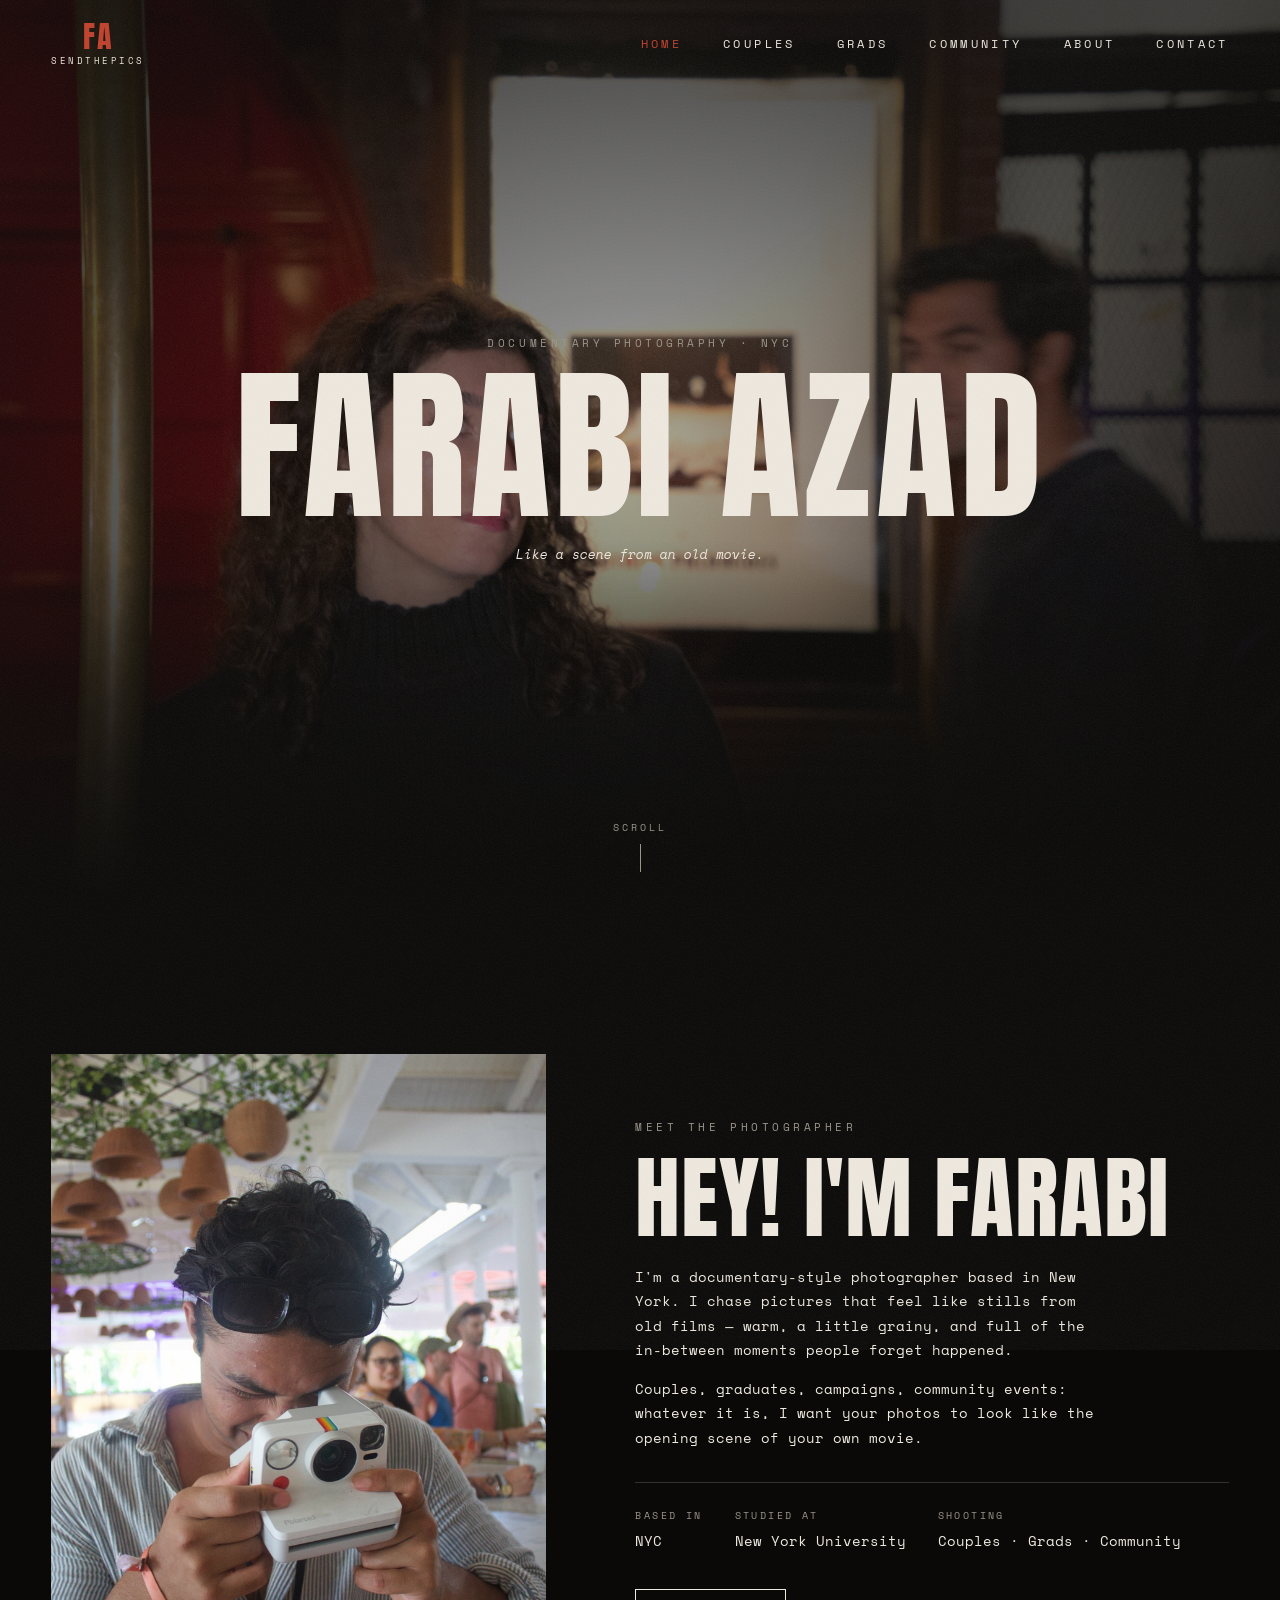
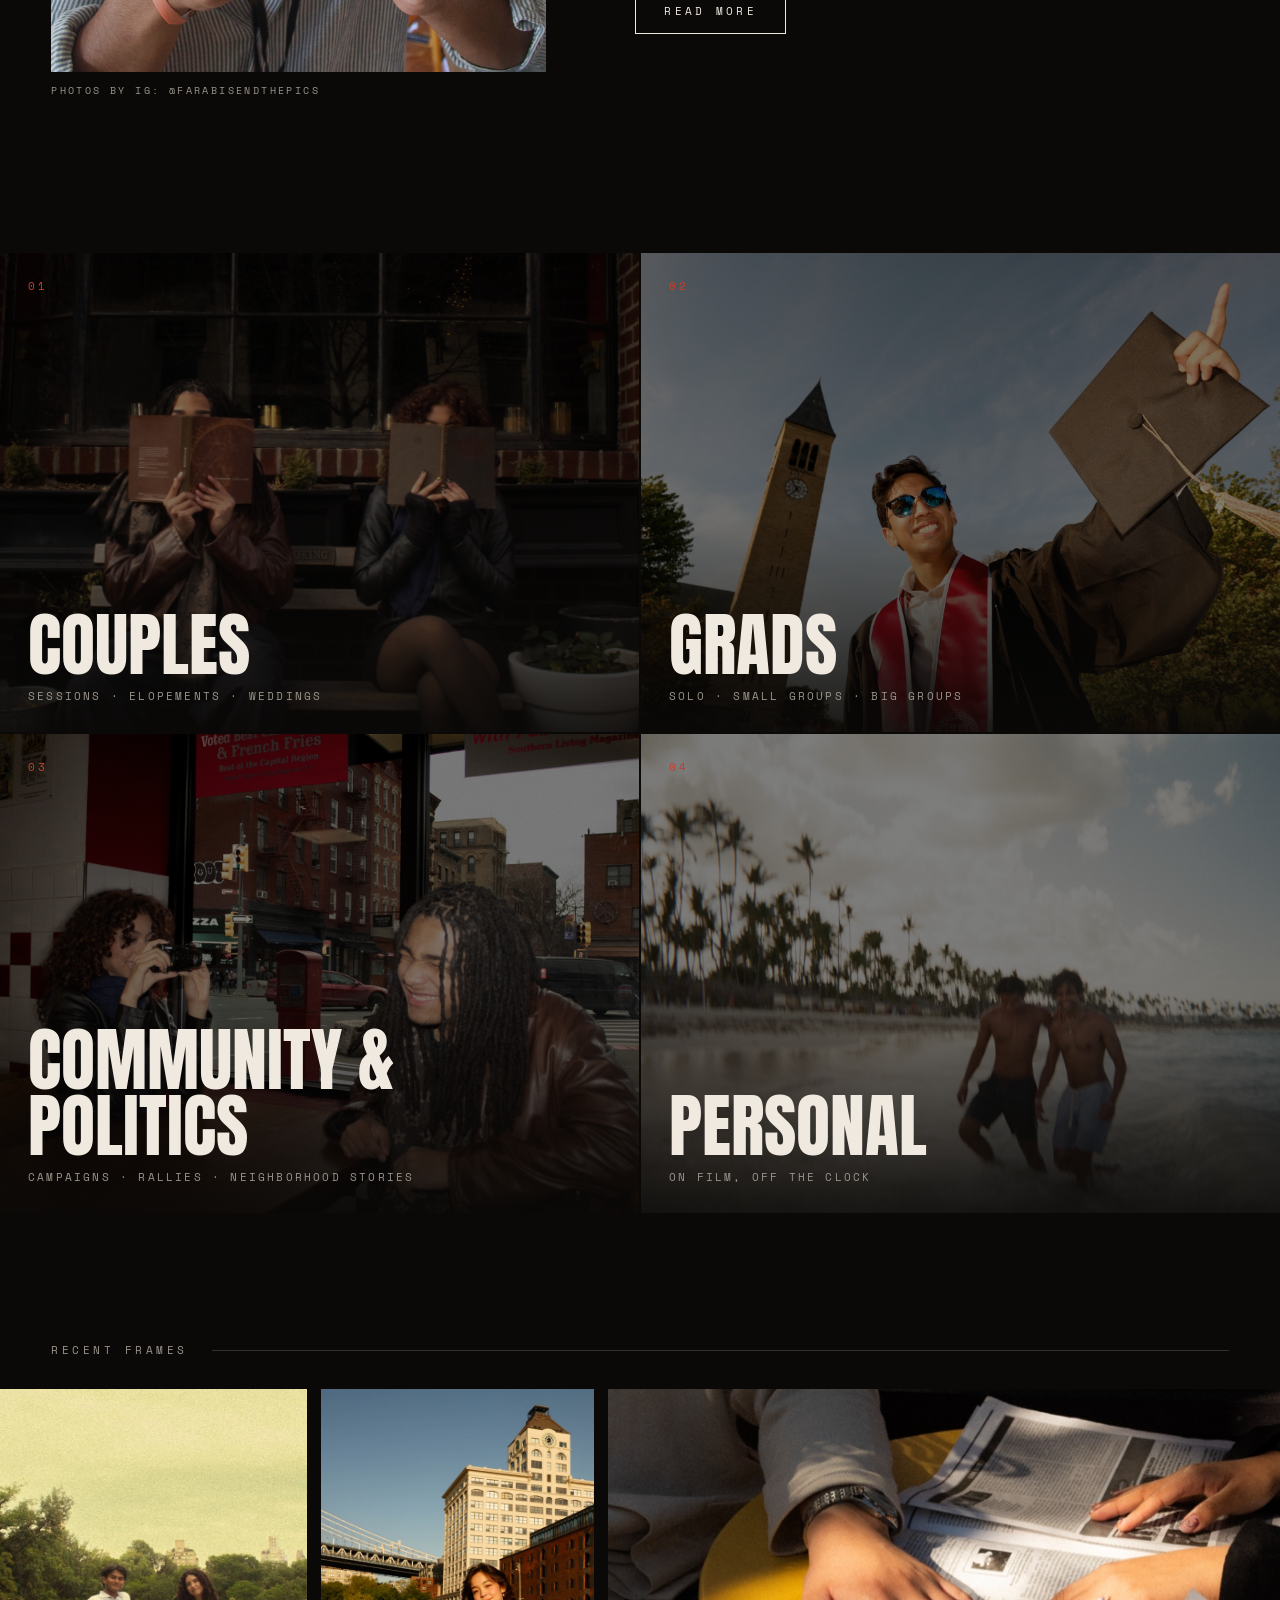
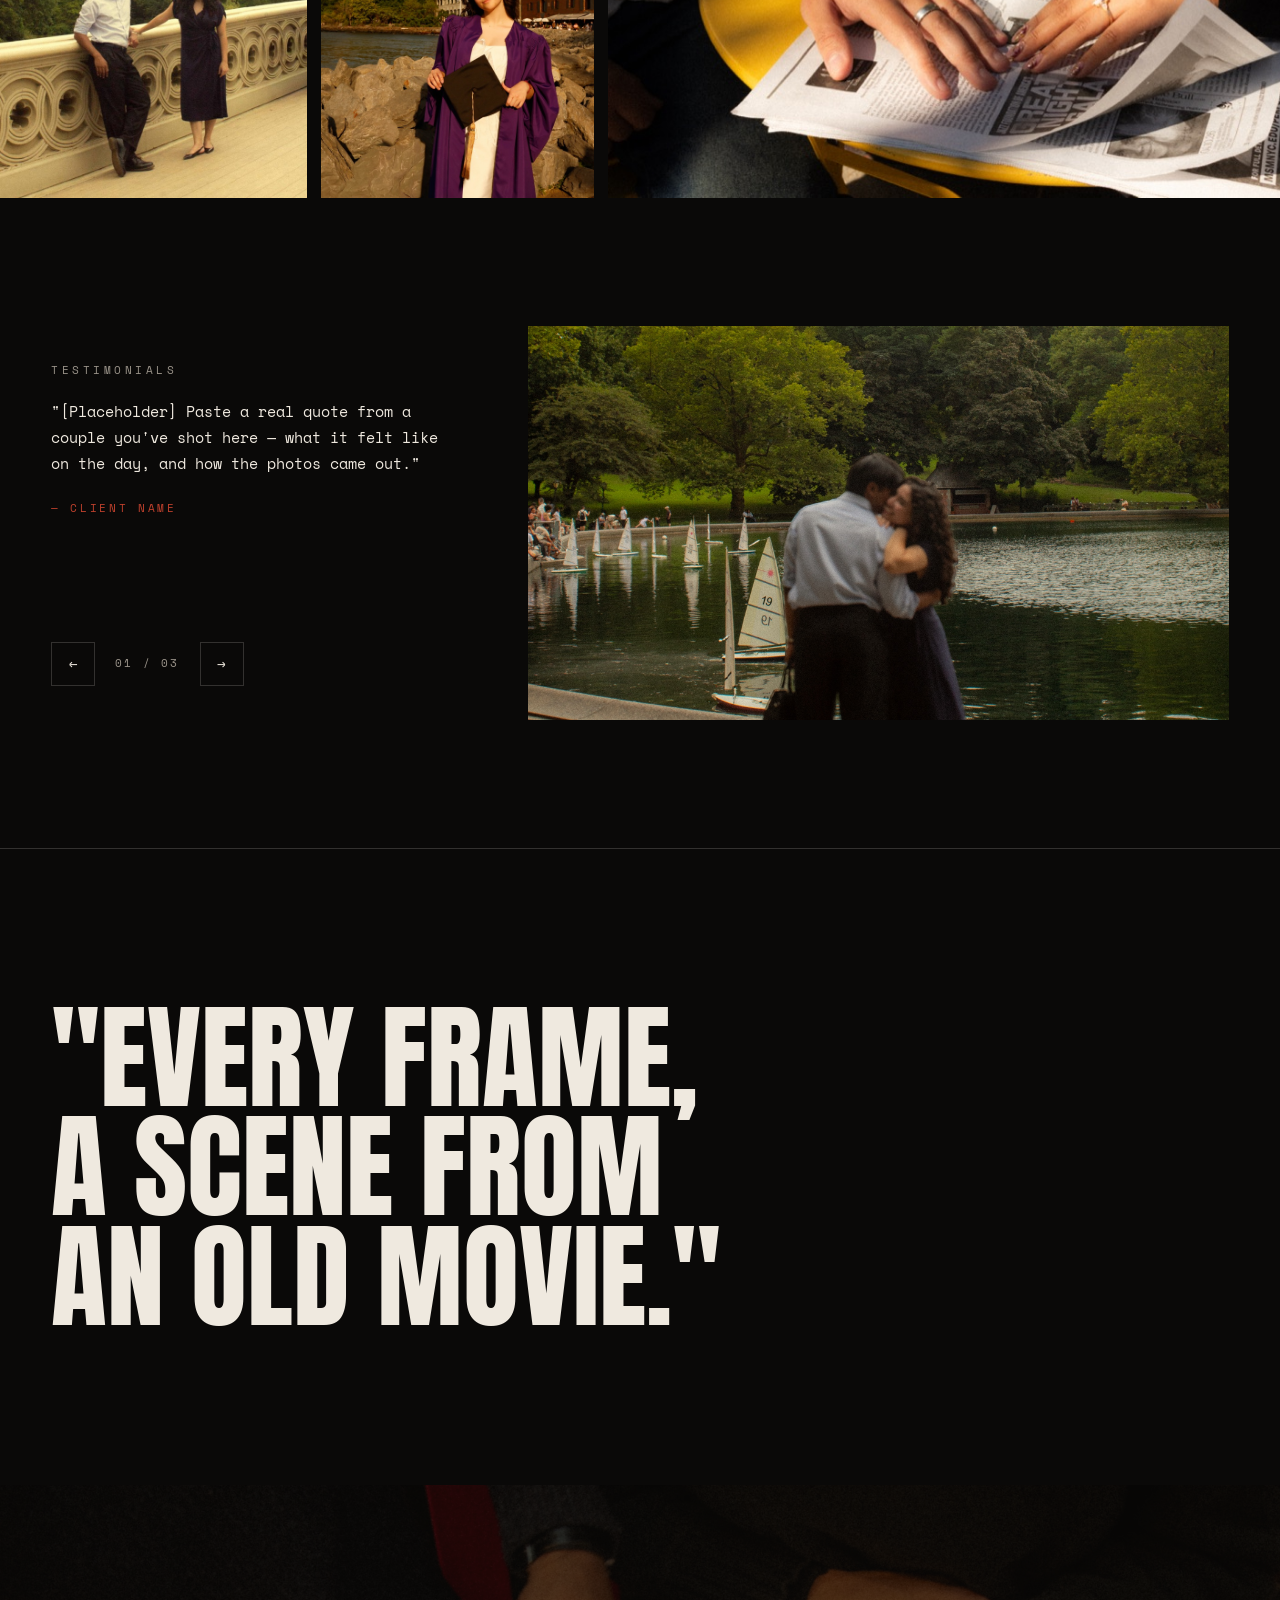
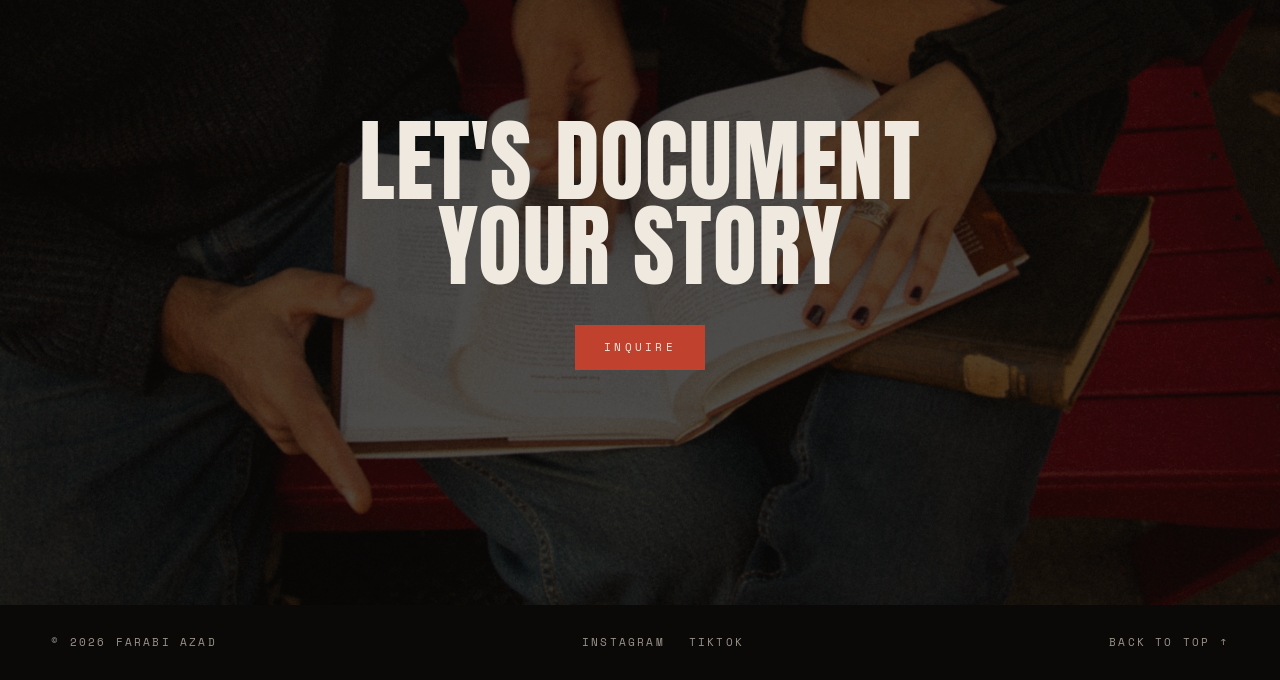
==== commit 02ca3470: "Redesign site with cinematic multi-page layout New dark, film-style homepage plus separate Couples, " ====
--- a/index.html
+++ b/index.html
@@ -3,102 +3,175 @@
 <head>
   <meta charset="UTF-8" />
   <meta name="viewport" content="width=device-width, initial-scale=1.0" />
-  <title>@farabisendthepics | Home</title>
-  <link rel="stylesheet" href="styles.css" />
+  <title>Farabi Azad — Photography</title>
+  <link rel="preconnect" href="https://fonts.googleapis.com" />
+  <link rel="preconnect" href="https://fonts.gstatic.com" crossorigin />
+  <link href="https://fonts.googleapis.com/css2?family=Anton&family=Space+Mono:ital,wght@0,400;0,700;1,400&display=swap" rel="stylesheet" />
+  <link rel="stylesheet" href="site.css" />
 </head>
-<body class="home-page">
-  <header class="site-nav" aria-label="Main navigation">
-    <a class="nav-social nav-social-tiktok" href="https://www.tiktok.com/@farabisendthepics" target="_blank" rel="noopener" aria-label="TikTok">
-      <svg viewBox="0 0 24 24" aria-hidden="true" focusable="false">
-        <path d="M14 3h3.1c.2 1.7 1.2 3 2.9 3.5V9c-1.8 0-3.5-.6-4.9-1.7v7.4a5.6 5.6 0 1 1-4.8-5.6v2.8a2.8 2.8 0 1 0 2 2.7V3z"></path>
-      </svg>
+<body id="top">
+  <div class="grain" aria-hidden="true"></div>
+
+  <!-- NAV -->
+  <header class="nav" data-nav>
+    <a class="nav-mark" href="index.html" aria-label="Farabi Azad home">
+      <span class="mark-big">FA</span>
+      <span class="mark-small">sendthepics</span>
     </a>
-    <a href="index.html" aria-current="page">Home</a>
-    <a href="projects.html">Projects</a>
-    <a href="about.html">About</a>
-    <a class="nav-social nav-social-instagram" href="https://www.instagram.com/farabisendthepics/" target="_blank" rel="noopener" aria-label="Instagram">
-      <svg viewBox="0 0 24 24" aria-hidden="true" focusable="false">
-        <rect x="4" y="4" width="16" height="16" rx="4" ry="4" fill="none" stroke="currentColor" stroke-width="1.8"></rect>
-        <circle cx="12" cy="12" r="3.8" fill="none" stroke="currentColor" stroke-width="1.8"></circle>
-        <circle cx="17.2" cy="6.8" r="1.1" fill="currentColor"></circle>
-      </svg>
-    </a>
+    <button class="nav-toggle" type="button" aria-label="Open menu" aria-expanded="false" data-nav-toggle>
+      <span></span><span></span>
+    </button>
+    <nav class="nav-links" data-nav-links>
+      <a href="index.html" aria-current="page">Home</a>
+      <a href="couples.html">Couples</a>
+      <a href="grads.html">Grads</a>
+      <a href="community.html">Community</a>
+      <a href="about.html">About</a>
+      <a href="contact.html">Contact</a>
+    </nav>
   </header>
 
-  <div class="site-social" aria-label="Social links">
-    <span class="site-logo">farabisendthepics</span>
-    <a href="https://www.instagram.com/farabisendthepics/" target="_blank" rel="noopener">Instagram</a>
-    <a href="https://www.tiktok.com/@farabisendthepics" target="_blank" rel="noopener">TikTok</a>
-  </div>
+  <main>
+    <!-- HERO -->
+    <section class="hero">
+      <img class="hero-img" src="img/hero.jpg" alt="Woman in a red-lit doorway, man looking on behind her" />
+      <div class="hero-shade"></div>
+      <div class="hero-content">
+        <p class="eyebrow">Documentary photography · NYC</p>
+        <h1 class="hero-title">Farabi&nbsp;Azad</h1>
+        <p class="hero-tag">Like a scene from an old movie.</p>
+      </div>
+      <a class="scroll-cue" href="#about" aria-label="Scroll down">Scroll</a>
+    </section>
 
-  <main class="home-main" aria-label="Home media">
-    <section class="home-media-layout">
-      <section class="home-carousel home-carousel-left" data-home-carousel data-home-direction="down" aria-label="Photo carousel left">
-        <div class="home-carousel-track" data-home-track>
-          <figure class="placeholder-frame home-photo-tile ratio-3-2">
-            <img src="images/home-left/left-01.jpg" alt="Left carousel photo 01" />
-          </figure>
-          <figure class="placeholder-frame home-photo-tile ratio-3-4">
-            <img src="images/home-left/left-02.jpg" alt="Left carousel photo 02" loading="lazy" />
-          </figure>
-          <figure class="placeholder-frame home-photo-tile ratio-wide">
-            <img src="images/home-left/left-03.jpg" alt="Left carousel photo 03" loading="lazy" />
-          </figure>
-          <figure class="placeholder-frame home-photo-tile ratio-3-2">
-            <img src="images/home-left/left-04.jpg" alt="Left carousel photo 04" loading="lazy" />
-          </figure>
-          <figure class="placeholder-frame home-photo-tile ratio-3-2">
-            <img src="images/home-left/left-05.jpg" alt="Left carousel photo 05" loading="lazy" />
-          </figure>
-          <figure class="placeholder-frame home-photo-tile ratio-tall">
-            <img src="images/home-left/left-06.jpg" alt="Left carousel photo 06" loading="lazy" />
-          </figure>
-          <figure class="placeholder-frame home-photo-tile ratio-3-4">
-            <img src="images/home-left/left-07.png" alt="Left carousel photo 07" loading="lazy" />
-          </figure>
-          <figure class="placeholder-frame home-photo-tile ratio-wide">
-            <img src="images/home-left/left-08.png" alt="Left carousel photo 08" loading="lazy" />
-          </figure>
-          <figure class="placeholder-frame home-photo-tile ratio-3-2">
-            <img src="images/home-left/left-09.jpg" alt="Left carousel photo 09" loading="lazy" />
-          </figure>
+    <!-- MEET -->
+    <section class="meet" id="about">
+      <figure class="meet-photo reveal">
+        <img src="img/about.jpg" alt="Farabi framing a shot with a Polaroid camera" loading="lazy" />
+        <figcaption>Photos by IG: @farabisendthepics</figcaption>
+      </figure>
+      <div class="meet-text reveal">
+        <p class="eyebrow">Meet the photographer</p>
+        <h2 class="display">Hey! I'm Farabi</h2>
+        <p>
+          I'm a documentary-style photographer based in New York. I chase pictures that feel like
+          stills from old films — warm, a little grainy, and full of the in-between moments
+          people forget happened.
+        </p>
+        <p>
+          Couples, graduates, campaigns, community events: whatever it is, I want your photos to
+          look like the opening scene of your own movie.
+        </p>
+        <dl class="facts">
+          <div><dt>Based in</dt><dd>NYC</dd></div>
+          <div><dt>Studied at</dt><dd>New York University</dd></div>
+          <div><dt>Shooting</dt><dd>Couples · Grads · Community</dd></div>
+        </dl>
+        <a class="btn" href="about.html">Read more</a>
+      </div>
+    </section>
+
+    <!-- WORK -->
+    <section class="work" id="work" aria-label="Selected work">
+      <a class="work-tile reveal" href="couples.html">
+        <img src="img/couples.jpg" alt="Two people reading books on a stoop bench" loading="lazy" />
+        <span class="work-num">01</span>
+        <span class="work-title">Couples</span>
+        <span class="work-meta">Sessions · Elopements · Weddings</span>
+      </a>
+      <a class="work-tile reveal" href="grads.html">
+        <img src="img/grads.jpg" alt="Graduate in sunglasses raising a cap by a clock tower" loading="lazy" />
+        <span class="work-num">02</span>
+        <span class="work-title">Grads</span>
+        <span class="work-meta">Solo · Small groups · Big groups</span>
+      </a>
+      <a class="work-tile reveal" href="community.html">
+        <img src="img/community.jpg" alt="Photographer shooting a portrait inside a corner diner" loading="lazy" />
+        <span class="work-num">03</span>
+        <span class="work-title">Community &amp; Politics</span>
+        <span class="work-meta">Campaigns · Rallies · Neighborhood stories</span>
+      </a>
+      <a class="work-tile reveal" href="personal.html">
+        <img src="img/personal.jpg" alt="Two friends walking out of the ocean" loading="lazy" />
+        <span class="work-num">04</span>
+        <span class="work-title">Personal</span>
+        <span class="work-meta">On film, off the clock</span>
+      </a>
+    </section>
+
+    <!-- FILM STRIP -->
+    <section class="strip" aria-label="Recent frames">
+      <div class="strip-head">
+        <p class="eyebrow">Recent frames</p>
+        <span class="strip-rule"></span>
+      </div>
+      <div class="strip-track" data-strip>
+        <img src="img/strip-c02.jpg" alt="" loading="lazy" />
+        <img src="img/strip-g05.jpg" alt="" loading="lazy" />
+        <img src="img/strip-c05.jpg" alt="" loading="lazy" />
+        <img src="img/strip-h07.jpg" alt="" loading="lazy" />
+        <img src="img/strip-g03.jpg" alt="" loading="lazy" />
+        <img src="img/strip-c03.jpg" alt="" loading="lazy" />
+        <img src="img/strip-c06.jpg" alt="" loading="lazy" />
+        <img src="img/strip-g07.jpg" alt="" loading="lazy" />
+        <img src="img/strip-c10.jpg" alt="" loading="lazy" />
+      </div>
+    </section>
+
+    <!-- TESTIMONIALS -->
+    <section class="testimonials" aria-label="Testimonials">
+      <div class="t-text reveal">
+        <p class="eyebrow">Testimonials</p>
+        <div class="t-slides" data-slides>
+          <blockquote class="t-slide is-active">
+            <p>"[Placeholder] Paste a real quote from a couple you've shot here — what it felt like on the day, and how the photos came out."</p>
+            <cite>— Client name</cite>
+          </blockquote>
+          <blockquote class="t-slide">
+            <p>"[Placeholder] A grad client's quote goes here. Short and specific reads best: one or two sentences."</p>
+            <cite>— Client name, school</cite>
+          </blockquote>
+          <blockquote class="t-slide">
+            <p>"[Placeholder] A campaign or organizer quote goes here, about working with you at an event."</p>
+            <cite>— Organizer, organization</cite>
+          </blockquote>
         </div>
-      </section>
+        <div class="t-controls">
+          <button type="button" aria-label="Previous testimonial" data-prev>←</button>
+          <span class="t-count" data-count>01 / 03</span>
+          <button type="button" aria-label="Next testimonial" data-next>→</button>
+        </div>
+      </div>
+      <figure class="t-photo reveal">
+        <img src="img/quote.jpg" alt="Couple kissing beside the sailboat pond in Central Park" loading="lazy" />
+      </figure>
+    </section>
 
-      <section class="home-carousel" data-home-carousel data-home-direction="up" aria-label="Photo carousel right">
-        <div class="home-carousel-track" data-home-track>
-          <figure class="placeholder-frame home-photo-tile ratio-3-4">
-            <img src="images/home/home-01.jpg" alt="Home photo 01" />
-          </figure>
-          <figure class="placeholder-frame home-photo-tile ratio-pano">
-            <img src="images/home/home-02.jpg" alt="Home photo 02" loading="lazy" />
-          </figure>
-          <figure class="placeholder-frame home-photo-tile ratio-tall">
-            <img src="images/home/home-03.jpg" alt="Home photo 03" loading="lazy" />
-          </figure>
-          <figure class="placeholder-frame home-photo-tile ratio-pano">
-            <img src="images/home/home-04.jpg" alt="Home photo 04" loading="lazy" />
-          </figure>
-          <figure class="placeholder-frame home-photo-tile ratio-3-4">
-            <img src="images/home/home-05.jpg" alt="Home photo 05" loading="lazy" />
-          </figure>
-          <figure class="placeholder-frame home-photo-tile ratio-wide">
-            <img src="images/home/home-06.jpg" alt="Home photo 06" loading="lazy" />
-          </figure>
-          <figure class="placeholder-frame home-photo-tile ratio-tall">
-            <img src="images/home/home-07.jpg" alt="Home photo 07" loading="lazy" />
-          </figure>
-          <figure class="placeholder-frame home-photo-tile ratio-wide">
-            <img src="images/home/home-08.jpg" alt="Home photo 08" loading="lazy" />
-          </figure>
-          <figure class="placeholder-frame home-photo-tile ratio-tall">
-            <img src="images/home/home-09.jpg" alt="Home photo 09" loading="lazy" />
-          </figure>
-        </div>
-      </section>
+    <!-- BIG LINE -->
+    <section class="statement">
+      <p class="statement-text reveal">"Every frame,<br />a scene from<br />an old movie."</p>
+    </section>
+
+    <!-- CTA -->
+    <section class="cta" id="contact">
+      <img class="cta-img" src="img/cta.jpg" alt="" loading="lazy" />
+      <div class="cta-shade"></div>
+      <div class="cta-content reveal">
+        <h2 class="display">Let's document<br />your story</h2>
+        <a class="btn btn-solid" href="contact.html">Inquire</a>
+      </div>
     </section>
   </main>
 
-  <script src="script.js"></script>
+  <footer class="footer">
+    <span>© 2026 Farabi Azad</span>
+    <span class="footer-links">
+      <a href="https://www.instagram.com/farabisendthepics/" target="_blank" rel="noopener">Instagram</a>
+      <a href="https://www.tiktok.com/@farabisendthepics" target="_blank" rel="noopener">TikTok</a>
+    </span>
+    <a href="#top">Back to top ↑</a>
+  </footer>
+
+  <script src="site.js"></script>
 </body>
 </html>
--- a/site.css
+++ b/site.css
@@ -0,0 +1,343 @@
+:root {
+  --bg: #0a0908;
+  --ink: #efe9df;
+  --muted: #9b948a;
+  --red: #c0412d;
+  --line: rgba(239, 233, 223, 0.18);
+  --display: "Anton", "Impact", sans-serif;
+  --mono: "Space Mono", ui-monospace, monospace;
+  --gutter: clamp(16px, 4vw, 56px);
+}
+
+* { box-sizing: border-box; }
+html { scroll-behavior: smooth; }
+body {
+  margin: 0;
+  background: var(--bg);
+  color: var(--ink);
+  font-family: var(--mono);
+  font-size: 14px;
+  line-height: 1.75;
+  -webkit-font-smoothing: antialiased;
+  overflow-x: hidden;
+}
+img { display: block; max-width: 100%; }
+a { color: inherit; }
+
+/* film grain over everything */
+.grain {
+  position: fixed; inset: -50%;
+  pointer-events: none; z-index: 100; opacity: 0.07;
+  background-image: url("data:image/svg+xml;utf8,<svg xmlns='http://www.w3.org/2000/svg' width='160' height='160'><filter id='n'><feTurbulence type='fractalNoise' baseFrequency='0.9' numOctaves='3' stitchTiles='stitch'/></filter><rect width='100%' height='100%' filter='url(%23n)'/></svg>");
+  animation: grain 1s steps(6) infinite;
+}
+@keyframes grain {
+  0% { transform: translate(0, 0); } 20% { transform: translate(-3%, 2%); }
+  40% { transform: translate(2%, -3%); } 60% { transform: translate(-2%, -1%); }
+  80% { transform: translate(3%, 3%); } 100% { transform: translate(0, 0); }
+}
+
+.eyebrow {
+  margin: 0 0 18px;
+  font-size: 11px; letter-spacing: 0.32em; text-transform: uppercase; color: var(--muted);
+}
+.display {
+  margin: 0 0 24px;
+  font-family: var(--display); font-weight: 400;
+  font-size: clamp(42px, 7vw, 96px); line-height: 0.95;
+  letter-spacing: 0.01em; text-transform: uppercase;
+}
+.btn {
+  display: inline-block; margin-top: 12px;
+  padding: 12px 28px; border: 1px solid var(--ink);
+  font-size: 11px; letter-spacing: 0.3em; text-transform: uppercase; text-decoration: none;
+  transition: background 0.3s, color 0.3s;
+}
+.btn:hover { background: var(--ink); color: var(--bg); }
+.btn-solid { background: var(--red); border-color: var(--red); color: var(--ink); }
+.btn-solid:hover { background: var(--ink); border-color: var(--ink); }
+
+/* NAV */
+.nav {
+  position: fixed; top: 0; left: 0; right: 0; z-index: 50;
+  display: flex; align-items: center; justify-content: space-between;
+  padding: 22px var(--gutter);
+  transition: background 0.4s, padding 0.4s;
+}
+.nav.is-scrolled { background: rgba(10, 9, 8, 0.88); padding-block: 14px; backdrop-filter: blur(6px); }
+.nav-mark { text-decoration: none; display: flex; flex-direction: column; align-items: center; line-height: 1; }
+.mark-big { font-family: var(--display); font-size: 30px; color: var(--red); letter-spacing: 0.04em; }
+.mark-small { font-size: 9px; letter-spacing: 0.28em; text-transform: uppercase; margin-top: 4px; }
+.nav-links { display: flex; gap: clamp(20px, 3.2vw, 48px); }
+.nav-links a {
+  font-size: 12px; letter-spacing: 0.28em; text-transform: uppercase; text-decoration: none;
+  position: relative;
+}
+.nav-links a::after {
+  content: ""; position: absolute; left: 0; right: 0; bottom: -6px; height: 1px;
+  background: var(--red); transform: scaleX(0); transition: transform 0.3s;
+}
+.nav-links a:hover::after { transform: scaleX(1); }
+.nav-toggle { display: none; }
+
+/* HERO */
+.hero { position: relative; height: 100vh; min-height: 560px; overflow: hidden; }
+.hero-img {
+  position: absolute; inset: 0; width: 100%; height: 100%; object-fit: cover;
+  transform: scale(1.08); animation: slowzoom 14s ease-out forwards;
+}
+@keyframes slowzoom { to { transform: scale(1); } }
+.hero-shade {
+  position: absolute; inset: 0;
+  background: radial-gradient(ellipse at center, rgba(10,9,8,0.35) 0%, rgba(10,9,8,0.8) 75%),
+              linear-gradient(to bottom, rgba(10,9,8,0) 60%, var(--bg) 100%);
+}
+.hero-content {
+  position: relative; height: 100%;
+  display: flex; flex-direction: column; align-items: center; justify-content: center;
+  text-align: center; padding: 0 var(--gutter);
+  animation: fadeup 1.6s 0.3s ease both;
+}
+.hero-title {
+  margin: 0; font-family: var(--display); font-weight: 400; text-transform: uppercase;
+  font-size: clamp(56px, 13vw, 200px); line-height: 0.9; letter-spacing: 0.02em;
+}
+.hero-tag { margin: 22px 0 0; font-size: 13px; font-style: italic; }
+.scroll-cue {
+  position: absolute; left: 50%; bottom: 28px; transform: translateX(-50%);
+  font-size: 10px; letter-spacing: 0.3em; text-transform: uppercase; text-decoration: none; color: var(--muted);
+  padding-bottom: 36px;
+}
+.scroll-cue::after {
+  content: ""; position: absolute; left: 50%; bottom: 0; width: 1px; height: 28px; background: var(--muted);
+  animation: cue 2s ease-in-out infinite;
+}
+@keyframes cue { 0%, 100% { transform: scaleY(0.3); transform-origin: top; } 50% { transform: scaleY(1); transform-origin: top; } }
+@keyframes fadeup { from { opacity: 0; transform: translateY(24px); } to { opacity: 1; transform: none; } }
+
+/* MEET */
+.meet {
+  display: grid; grid-template-columns: minmax(0, 5fr) minmax(0, 6fr);
+  gap: clamp(32px, 7vw, 120px); align-items: center;
+  padding: clamp(80px, 12vw, 180px) var(--gutter);
+}
+.meet-photo { margin: 0; }
+.meet-photo img { width: 100%; aspect-ratio: 4 / 5; object-fit: cover; }
+.meet-photo figcaption { margin-top: 10px; font-size: 10px; letter-spacing: 0.24em; text-transform: uppercase; color: var(--muted); }
+.meet-text p { max-width: 52ch; }
+.facts { display: grid; grid-template-columns: repeat(3, auto); gap: 16px 32px; margin: 32px 0 24px; padding-top: 24px; border-top: 1px solid var(--line); justify-content: start; }
+.facts dt { font-size: 10px; letter-spacing: 0.24em; text-transform: uppercase; color: var(--muted); }
+.facts dd { margin: 4px 0 0; }
+
+/* WORK */
+.work { display: grid; grid-template-columns: 1fr 1fr; gap: 2px; }
+.work-tile {
+  position: relative; display: block; overflow: hidden; text-decoration: none;
+  aspect-ratio: 4 / 3;
+}
+.work-tile img {
+  position: absolute; inset: 0; width: 100%; height: 100%; object-fit: cover;
+  filter: brightness(0.5) saturate(0.85); transition: transform 1.2s ease, filter 0.6s;
+}
+.work-tile::after {
+  content: ""; position: absolute; inset: 0;
+  background: linear-gradient(to top, rgba(10,9,8,0.85) 0%, rgba(10,9,8,0) 45%);
+}
+.work-tile > span { z-index: 1; }
+.work-tile:hover img { transform: scale(1.05); filter: brightness(0.75) saturate(1); }
+.work-num { position: absolute; top: 24px; left: 28px; font-size: 11px; letter-spacing: 0.3em; color: var(--red); }
+.work-title {
+  position: absolute; left: 28px; bottom: 54px; right: 28px;
+  font-family: var(--display); text-transform: uppercase;
+  font-size: clamp(36px, 5.5vw, 80px); line-height: 0.95;
+}
+.work-meta {
+  position: absolute; left: 28px; bottom: 26px;
+  font-size: 11px; letter-spacing: 0.2em; text-transform: uppercase; color: var(--muted);
+}
+
+/* FILM STRIP */
+.strip { padding: clamp(80px, 10vw, 140px) 0; overflow: hidden; }
+.strip-head { display: flex; align-items: center; gap: 24px; padding: 0 var(--gutter); margin-bottom: 28px; }
+.strip-head .eyebrow { margin: 0; white-space: nowrap; }
+.strip-rule { flex: 1; height: 1px; background: var(--line); }
+.strip-track {
+  display: flex; gap: 14px; width: max-content;
+  animation: strip 60s linear infinite;
+}
+.strip:hover .strip-track { animation-play-state: paused; }
+.strip-track img { height: clamp(220px, 32vw, 420px); width: auto; object-fit: cover; }
+@keyframes strip { to { transform: translateX(-50%); } }
+
+/* TESTIMONIALS */
+.testimonials {
+  display: grid; grid-template-columns: minmax(0, 4fr) minmax(0, 7fr); gap: clamp(32px, 6vw, 96px);
+  align-items: center; padding: 0 var(--gutter) clamp(80px, 10vw, 140px);
+}
+.t-slides { position: relative; min-height: 220px; }
+.t-slide {
+  position: absolute; inset: 0; margin: 0;
+  opacity: 0; transform: translateY(12px); transition: opacity 0.6s, transform 0.6s; pointer-events: none;
+}
+.t-slide.is-active { opacity: 1; transform: none; pointer-events: auto; }
+.t-slide p { margin: 0 0 18px; font-size: 15px; }
+.t-slide cite { font-style: normal; font-size: 11px; letter-spacing: 0.24em; text-transform: uppercase; color: var(--red); }
+.t-controls { display: flex; align-items: center; gap: 20px; margin-top: 24px; }
+.t-controls button {
+  background: none; border: 1px solid var(--line); color: var(--ink); font: inherit;
+  width: 44px; height: 44px; cursor: pointer; transition: border-color 0.3s;
+}
+.t-controls button:hover { border-color: var(--ink); }
+.t-count { font-size: 11px; letter-spacing: 0.2em; color: var(--muted); }
+.t-photo { margin: 0; }
+.t-photo img { width: 100%; aspect-ratio: 16 / 9; object-fit: cover; }
+
+/* STATEMENT */
+.statement { padding: clamp(80px, 12vw, 180px) var(--gutter); border-top: 1px solid var(--line); }
+.statement-text {
+  margin: 0; font-family: var(--display); text-transform: uppercase;
+  font-size: clamp(44px, 9vw, 150px); line-height: 0.95; color: var(--ink);
+}
+
+/* CTA */
+.cta { position: relative; min-height: 80vh; display: grid; place-items: center; text-align: center; overflow: hidden; }
+.cta-img { position: absolute; inset: 0; width: 100%; height: 100%; object-fit: cover; }
+.cta-shade { position: absolute; inset: 0; background: rgba(10, 9, 8, 0.72); }
+.cta-content { position: relative; padding: 0 var(--gutter); }
+
+/* FOOTER */
+.footer {
+  display: flex; justify-content: space-between; flex-wrap: wrap; gap: 16px;
+  padding: 28px var(--gutter);
+  font-size: 11px; letter-spacing: 0.2em; text-transform: uppercase; color: var(--muted);
+}
+.footer a { text-decoration: none; }
+.footer a:hover { color: var(--ink); }
+.footer-links { display: flex; gap: 24px; }
+
+/* ---------- INNER PAGES ---------- */
+.nav-links a[aria-current="page"] { color: var(--red); }
+
+.page-hero { position: relative; height: 72vh; min-height: 460px; overflow: hidden; }
+.page-hero img { position: absolute; inset: 0; width: 100%; height: 100%; object-fit: cover; }
+.page-hero .hero-shade { background: linear-gradient(to bottom, rgba(10,9,8,0.45) 0%, rgba(10,9,8,0.35) 50%, var(--bg) 100%); }
+.page-hero-content {
+  position: absolute; left: var(--gutter); right: var(--gutter); bottom: clamp(32px, 6vw, 72px);
+  animation: fadeup 1.4s 0.2s ease both;
+}
+.page-hero-content .hero-title { font-size: clamp(56px, 11vw, 170px); }
+.page-hero-content .hero-tag { margin-top: 14px; }
+
+.intro {
+  display: grid; grid-template-columns: minmax(0, 1fr) minmax(0, 2fr); gap: clamp(24px, 6vw, 96px);
+  padding: clamp(64px, 9vw, 130px) var(--gutter);
+}
+.intro p { margin: 0 0 16px; max-width: 60ch; font-size: 15px; }
+
+/* masonry gallery */
+.gallery { columns: 3 320px; column-gap: 14px; padding: 0 var(--gutter); }
+.gallery figure { margin: 0 0 14px; break-inside: avoid; overflow: hidden; }
+.gallery img { width: 100%; cursor: zoom-in; transition: transform 0.9s ease, filter 0.5s; filter: saturate(0.92); }
+.gallery img:hover { transform: scale(1.03); filter: saturate(1.05); }
+.gallery img:focus-visible { outline: 2px solid var(--red); outline-offset: -2px; }
+
+/* lightbox */
+.lightbox {
+  position: fixed; inset: 0; z-index: 200; background: rgba(5, 5, 4, 0.96);
+  display: grid; grid-template-columns: 72px 1fr 72px; align-items: center;
+  opacity: 0; pointer-events: none; transition: opacity 0.35s;
+}
+.lightbox.is-open { opacity: 1; pointer-events: auto; }
+.lightbox img { max-width: 100%; max-height: 88vh; margin: auto; object-fit: contain; }
+.lightbox button { background: none; border: 0; color: var(--ink); font: 22px var(--mono); cursor: pointer; height: 72px; }
+.lightbox button:hover { color: var(--red); }
+.lb-close { position: absolute; top: 12px; right: 16px; font-size: 32px !important; }
+.lb-count { position: absolute; bottom: 20px; left: 0; right: 0; text-align: center; font-size: 11px; letter-spacing: 0.24em; color: var(--muted); }
+
+/* pricing */
+.pricing { padding: clamp(80px, 10vw, 140px) var(--gutter) 0; }
+.price-grid { display: grid; grid-template-columns: repeat(auto-fit, minmax(220px, 1fr)); border-top: 1px solid var(--line); }
+.price {
+  padding: 28px 24px 32px 0; border-bottom: 1px solid var(--line);
+}
+.price h3 { margin: 0 0 6px; font-family: var(--display); font-weight: 400; font-size: 30px; text-transform: uppercase; letter-spacing: 0.02em; }
+.price .amount { margin: 0; color: var(--red); font-size: 13px; letter-spacing: 0.1em; }
+.price .note { margin: 6px 0 0; color: var(--muted); font-size: 12px; }
+.fine { margin: 20px 0 0; color: var(--muted); font-size: 12px; font-style: italic; }
+
+/* inquiry form */
+.inquiry {
+  display: grid; grid-template-columns: minmax(0, 1fr) minmax(0, 1.4fr); gap: clamp(32px, 6vw, 96px);
+  padding: clamp(80px, 10vw, 140px) var(--gutter);
+}
+.inquiry-side p { max-width: 42ch; }
+.inquiry-side a { color: var(--ink); }
+.form { display: grid; gap: 22px; }
+.form-row { display: grid; grid-template-columns: 1fr 1fr; gap: 22px; }
+.field { display: grid; gap: 8px; }
+.field span { font-size: 10px; letter-spacing: 0.28em; text-transform: uppercase; color: var(--muted); }
+.field input, .field select, .field textarea {
+  width: 100%; background: transparent; color: var(--ink);
+  border: 0; border-bottom: 1px solid var(--line); border-radius: 0;
+  padding: 10px 0; font: 15px var(--mono); transition: border-color 0.3s;
+}
+.field select { appearance: none; cursor: pointer; background-image: linear-gradient(45deg, transparent 50%, var(--muted) 50%), linear-gradient(135deg, var(--muted) 50%, transparent 50%); background-position: right 6px center, right 0 center; background-size: 6px 6px; background-repeat: no-repeat; }
+.field select option { background: var(--bg); }
+.field textarea { resize: vertical; min-height: 120px; }
+.field input:focus, .field select:focus, .field textarea:focus { outline: none; border-color: var(--red); }
+.form .btn { justify-self: start; cursor: pointer; font-family: var(--mono); }
+
+/* video */
+.video-wrap { padding: 0 var(--gutter) clamp(40px, 6vw, 80px); }
+.video-wrap video { width: 100%; max-height: 80vh; background: #000; }
+.video-wrap .eyebrow { margin-top: 14px; }
+
+/* about page */
+.about-grid { display: grid; grid-template-columns: repeat(auto-fit, minmax(200px, 1fr)); gap: 0; border-top: 1px solid var(--line); margin-top: 32px; }
+.about-grid div { padding: 22px 20px 22px 0; border-bottom: 1px solid var(--line); }
+.about-grid h3 { margin: 0 0 8px; font-size: 10px; letter-spacing: 0.28em; text-transform: uppercase; color: var(--muted); font-weight: 400; }
+.about-grid p { margin: 0; }
+
+/* next page link */
+.next {
+  display: block; padding: clamp(60px, 8vw, 110px) var(--gutter); border-top: 1px solid var(--line);
+  text-decoration: none;
+}
+.next .display { margin: 0; transition: color 0.3s; }
+.next:hover .display { color: var(--red); }
+
+@media (max-width: 820px) {
+  .intro, .inquiry { grid-template-columns: 1fr; }
+  .form-row { grid-template-columns: 1fr; }
+  .lightbox { grid-template-columns: 44px 1fr 44px; }
+}
+
+/* scroll reveal */
+.reveal { opacity: 0; transform: translateY(40px); transition: opacity 1.1s ease, transform 1.1s ease; }
+.reveal.is-in { opacity: 1; transform: none; }
+
+/* MOBILE */
+@media (max-width: 820px) {
+  .nav-toggle {
+    display: flex; flex-direction: column; gap: 7px; background: none; border: 0; padding: 8px; cursor: pointer; z-index: 2;
+  }
+  .nav-toggle span { width: 26px; height: 1px; background: var(--ink); transition: transform 0.3s; }
+  .nav-toggle[aria-expanded="true"] span:first-child { transform: translateY(4px) rotate(45deg); }
+  .nav-toggle[aria-expanded="true"] span:last-child { transform: translateY(-4px) rotate(-45deg); }
+  .nav-links {
+    position: fixed; inset: 0; background: var(--bg);
+    flex-direction: column; align-items: center; justify-content: center; gap: 32px;
+    opacity: 0; pointer-events: none; transition: opacity 0.4s;
+  }
+  .nav-links.is-open { opacity: 1; pointer-events: auto; }
+  .nav-links a { font-size: 14px; }
+  .meet, .testimonials { grid-template-columns: 1fr; }
+  .work { grid-template-columns: 1fr; }
+  .facts { grid-template-columns: 1fr 1fr; }
+  .t-slides { min-height: 240px; }
+}
+
+@media (prefers-reduced-motion: reduce) {
+  *, *::before, *::after { animation: none !important; transition: none !important; }
+  .reveal { opacity: 1; transform: none; }
+}
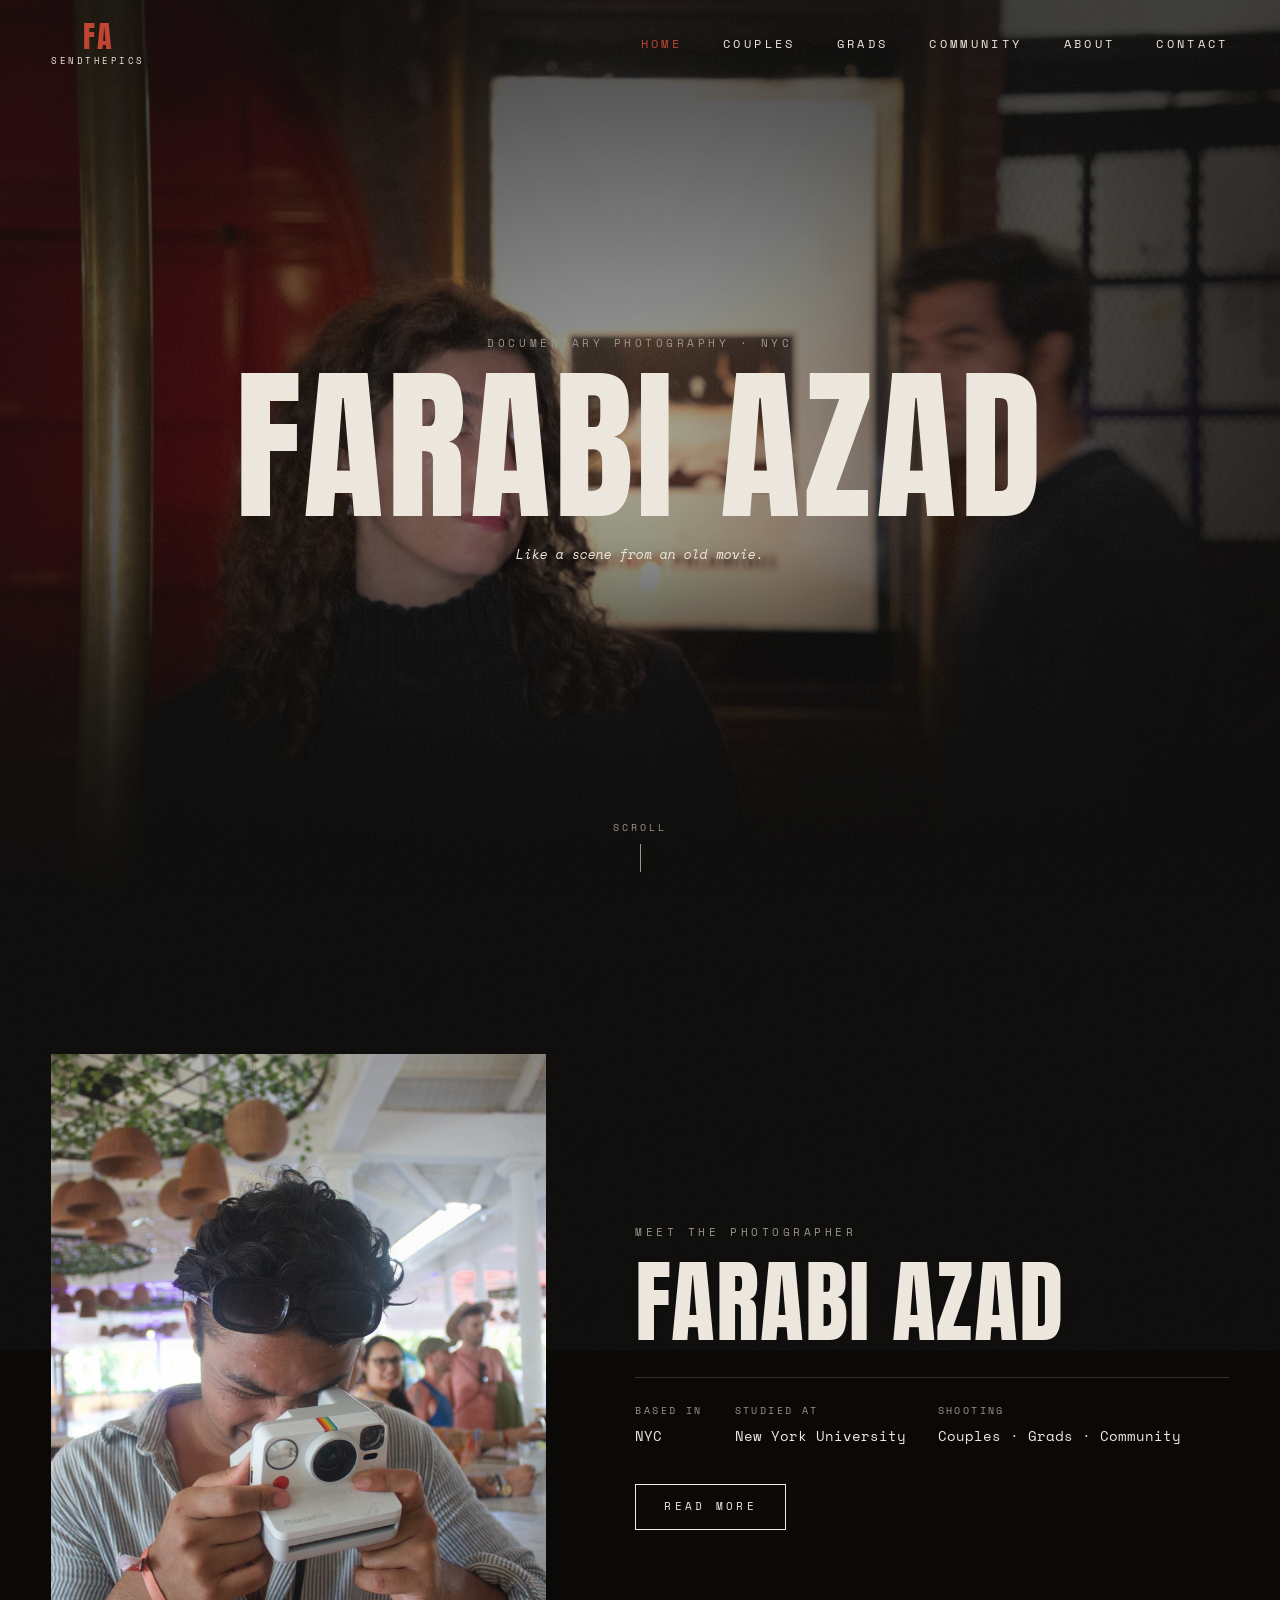
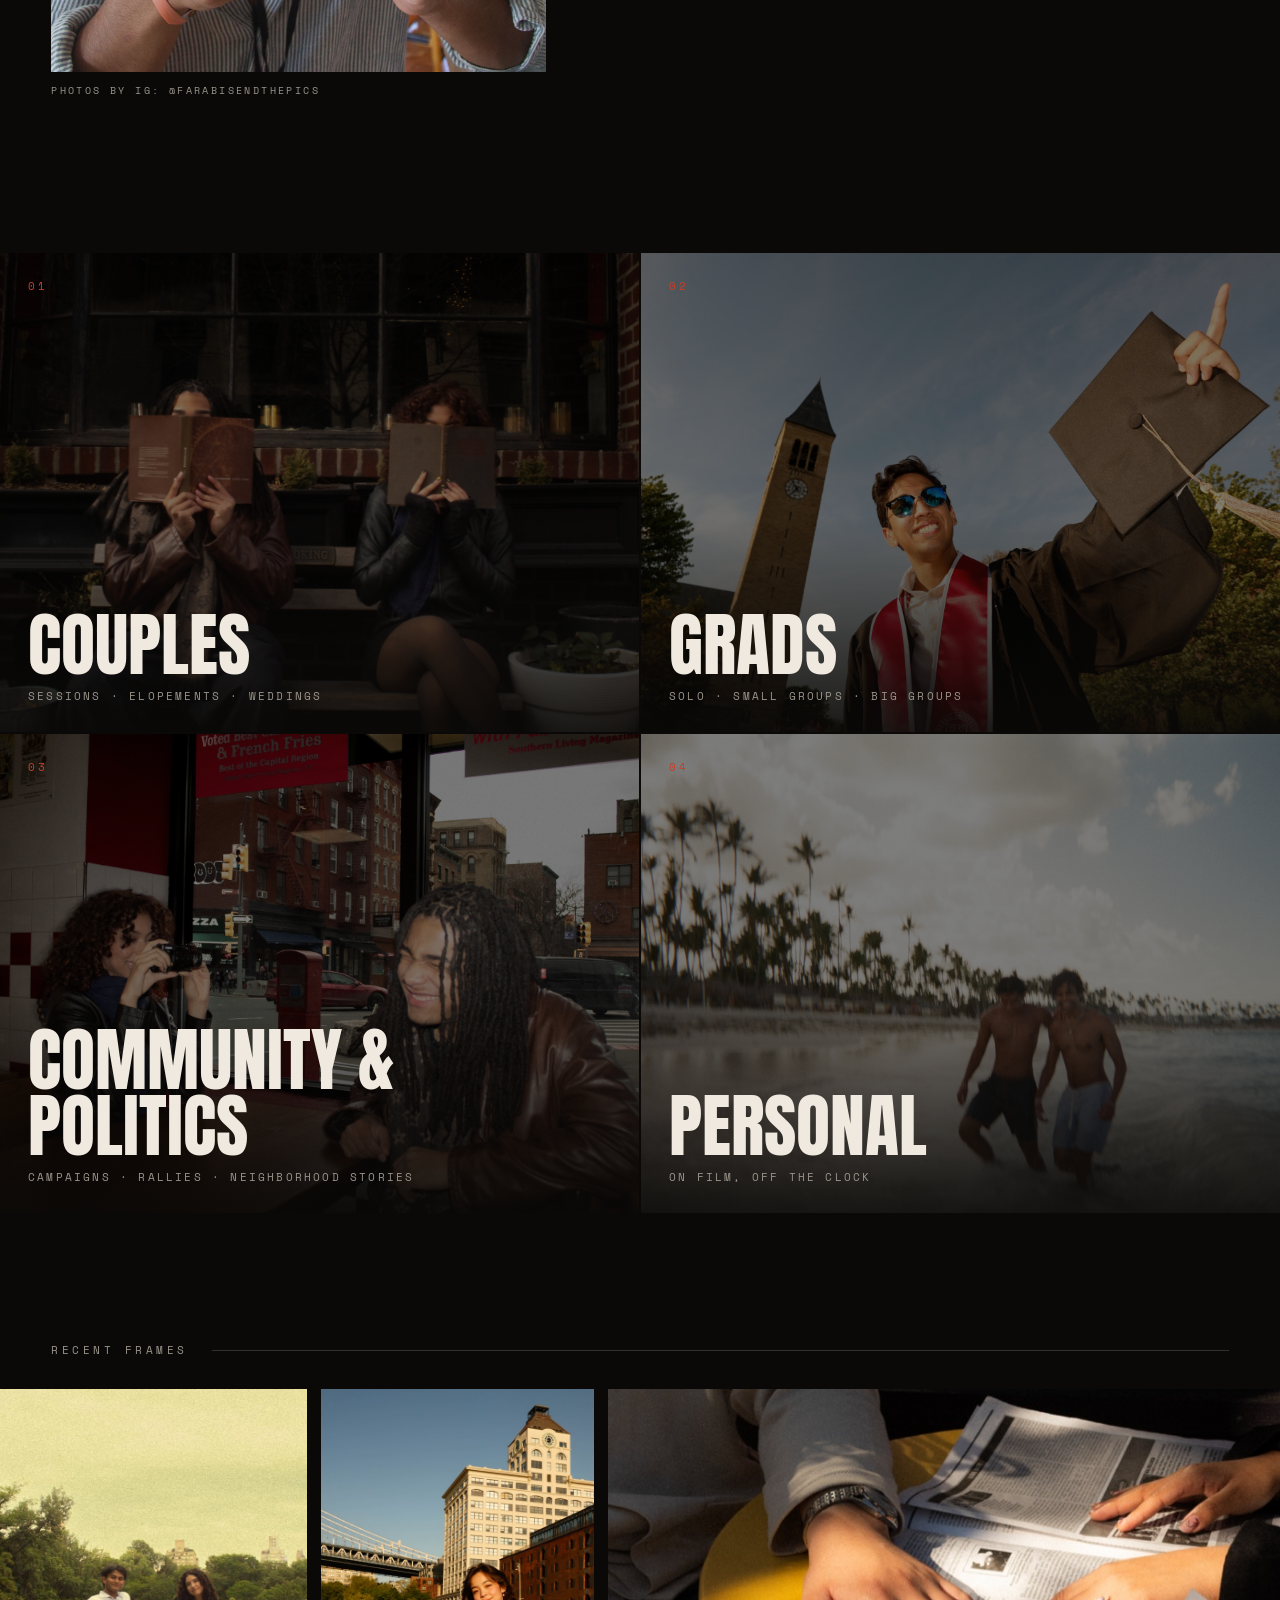
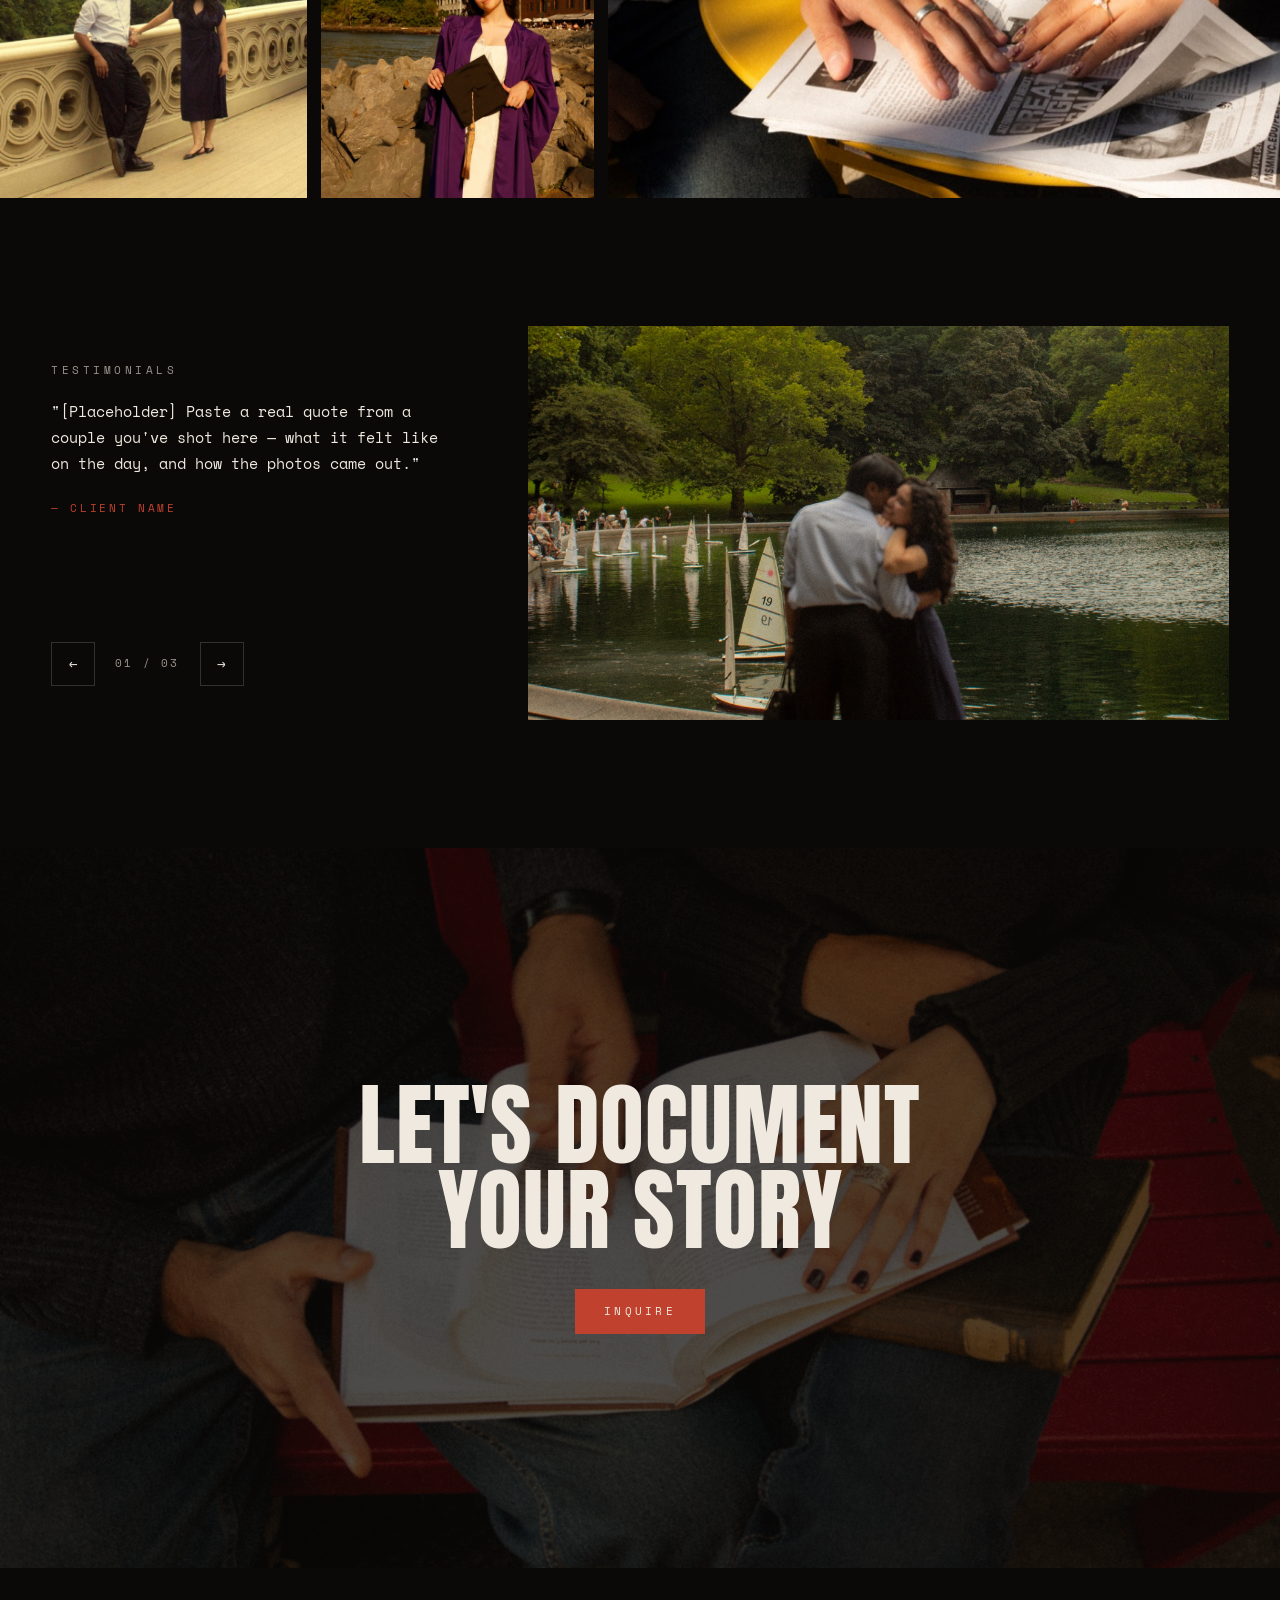
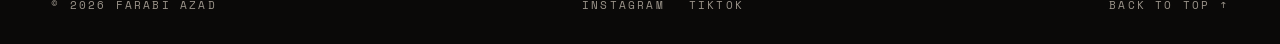
==== commit 459304c9: "remove pov 1" ====
--- a/index.html
+++ b/index.html
@@ -52,16 +52,7 @@
       </figure>
       <div class="meet-text reveal">
         <p class="eyebrow">Meet the photographer</p>
-        <h2 class="display">Hey! I'm Farabi</h2>
-        <p>
-          I'm a documentary-style photographer based in New York. I chase pictures that feel like
-          stills from old films — warm, a little grainy, and full of the in-between moments
-          people forget happened.
-        </p>
-        <p>
-          Couples, graduates, campaigns, community events: whatever it is, I want your photos to
-          look like the opening scene of your own movie.
-        </p>
+        <h2 class="display">Farabi Azad</h2>
         <dl class="facts">
           <div><dt>Based in</dt><dd>NYC</dd></div>
           <div><dt>Studied at</dt><dd>New York University</dd></div>
@@ -147,11 +138,6 @@
       </figure>
     </section>
 
-    <!-- BIG LINE -->
-    <section class="statement">
-      <p class="statement-text reveal">"Every frame,<br />a scene from<br />an old movie."</p>
-    </section>
-
     <!-- CTA -->
     <section class="cta" id="contact">
       <img class="cta-img" src="img/cta.jpg" alt="" loading="lazy" />
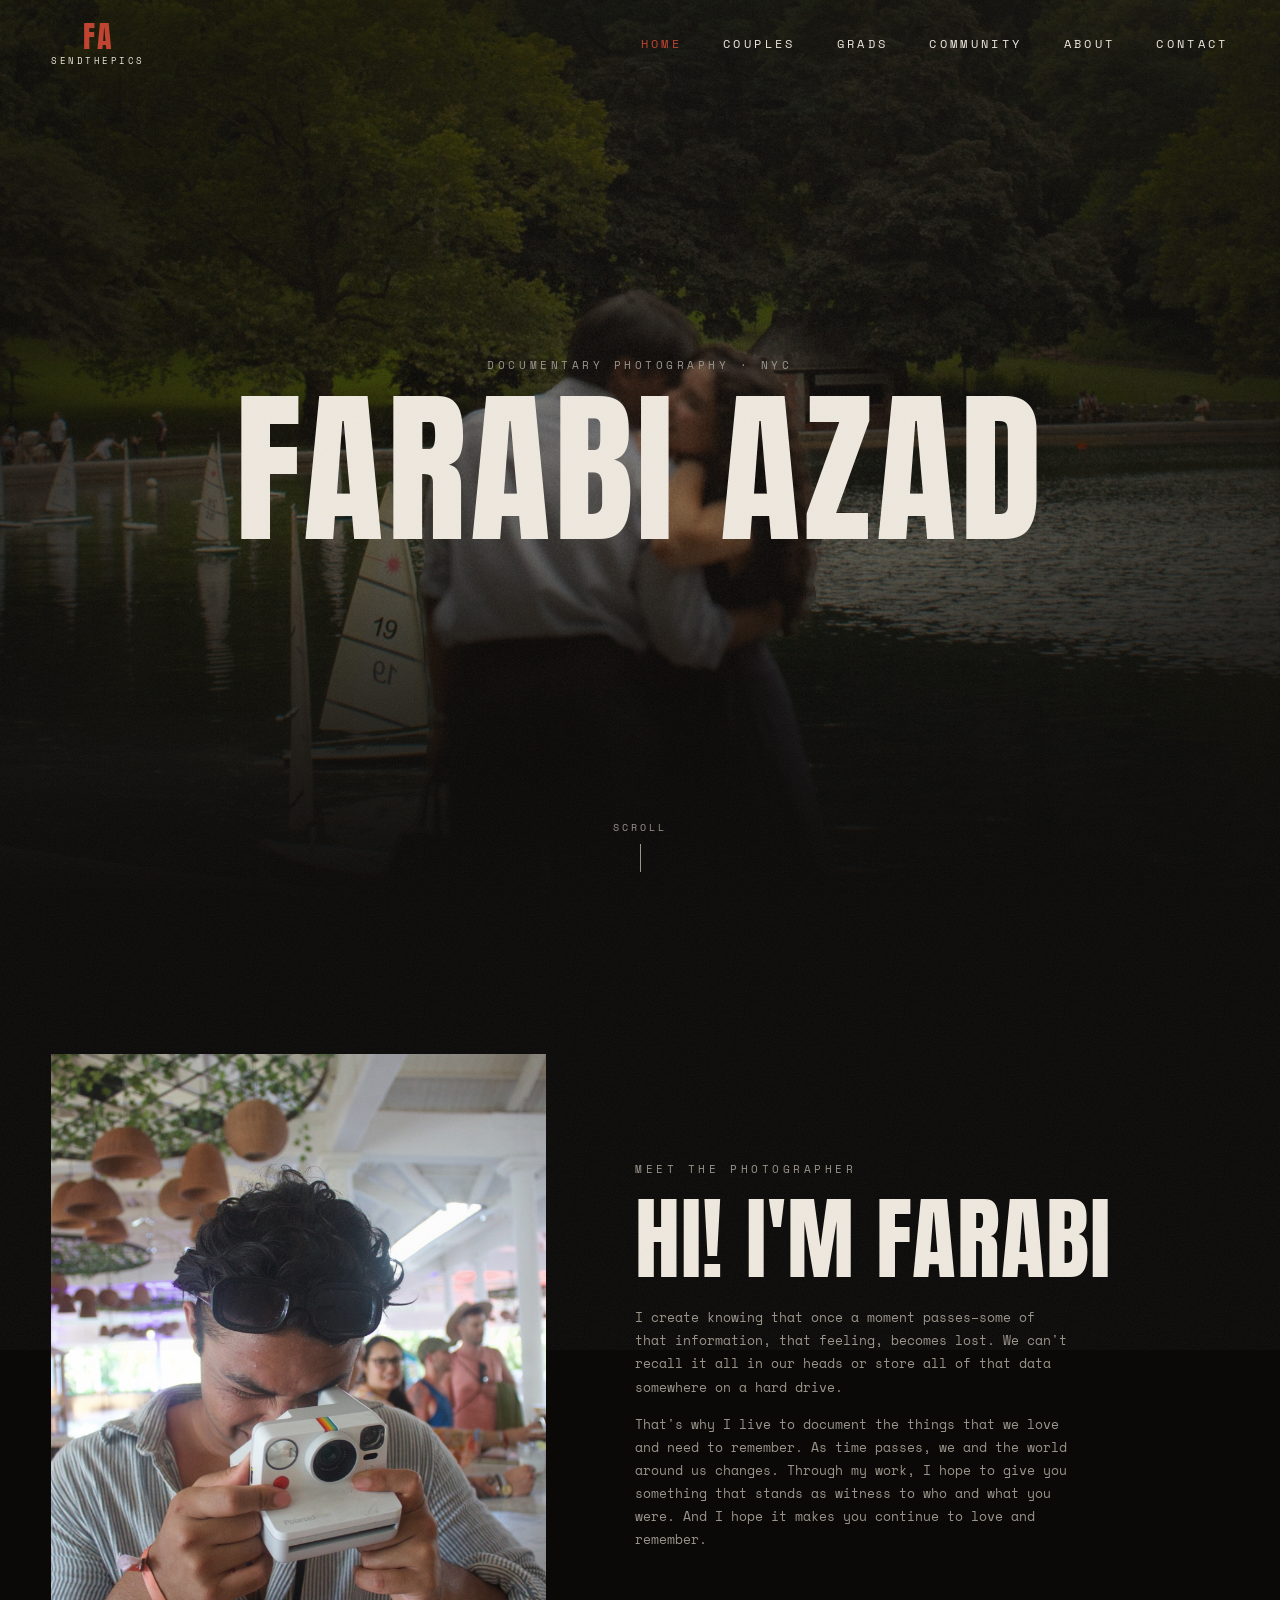
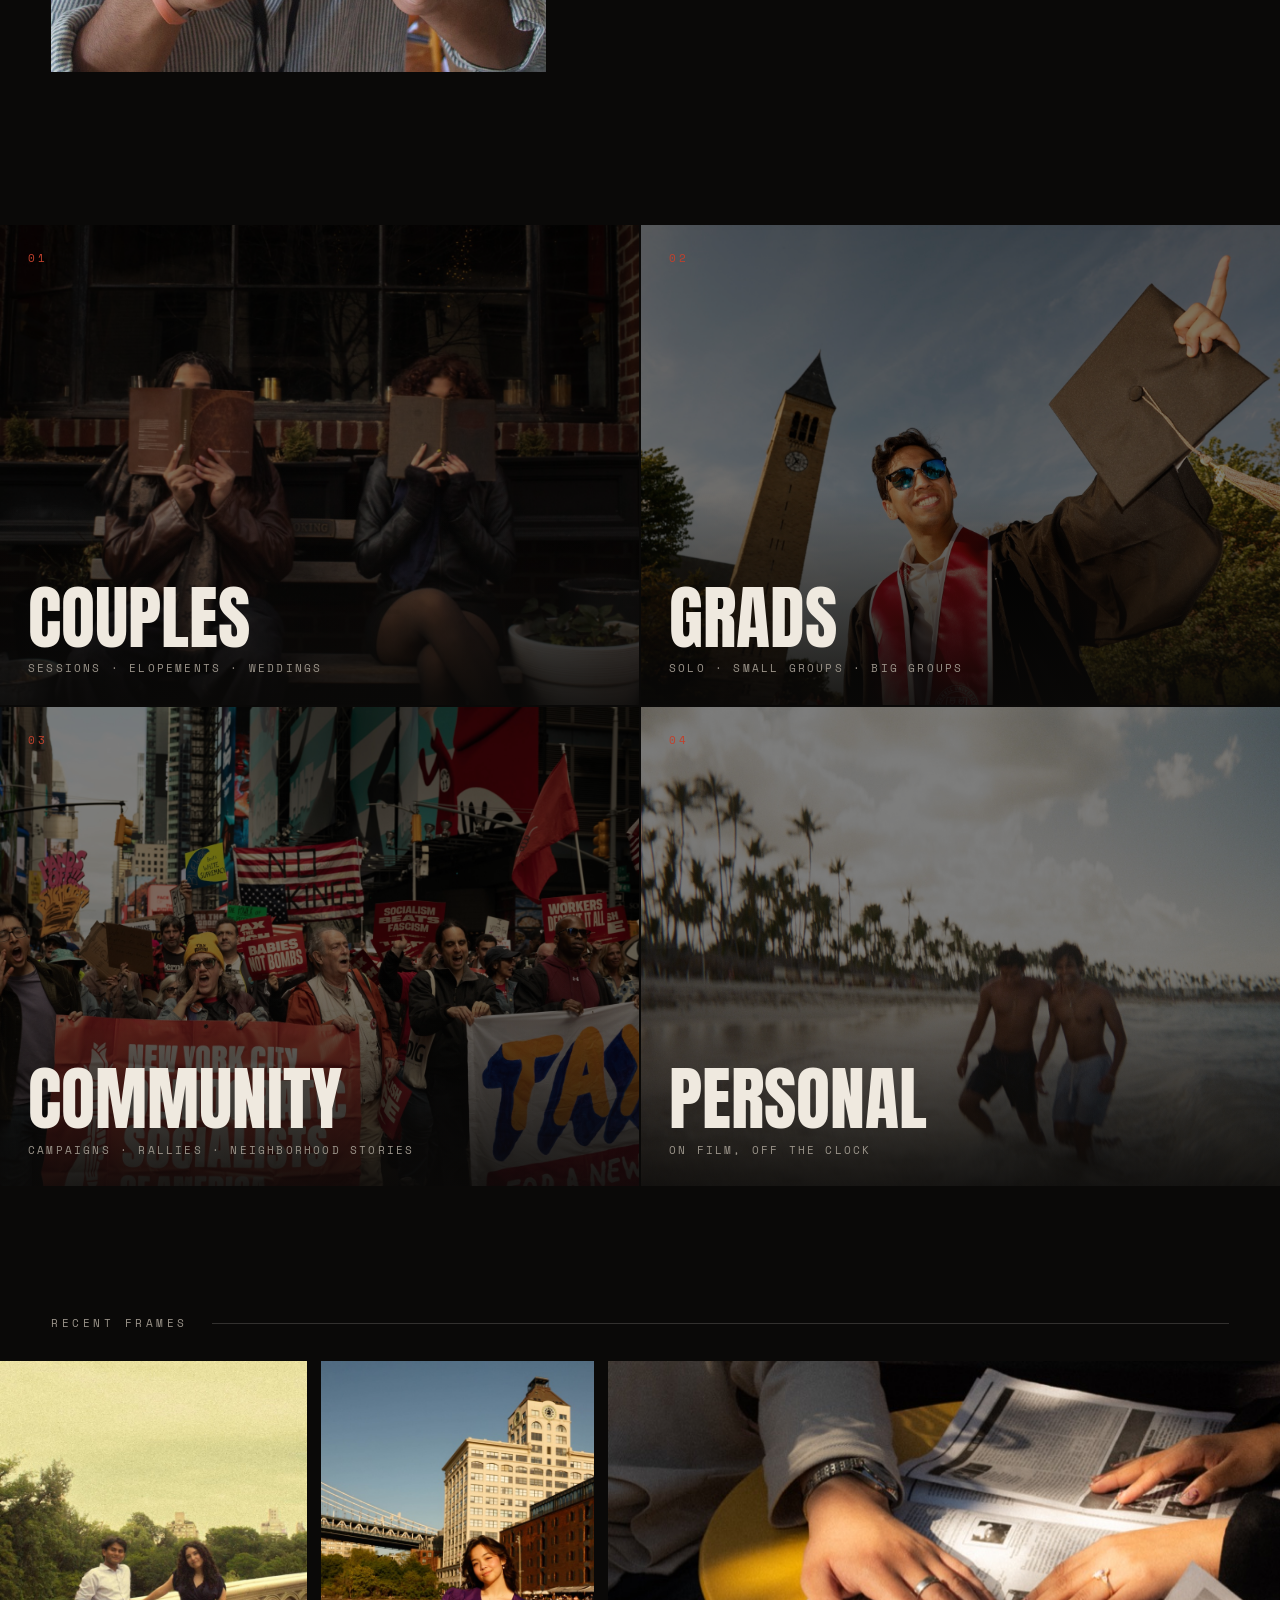
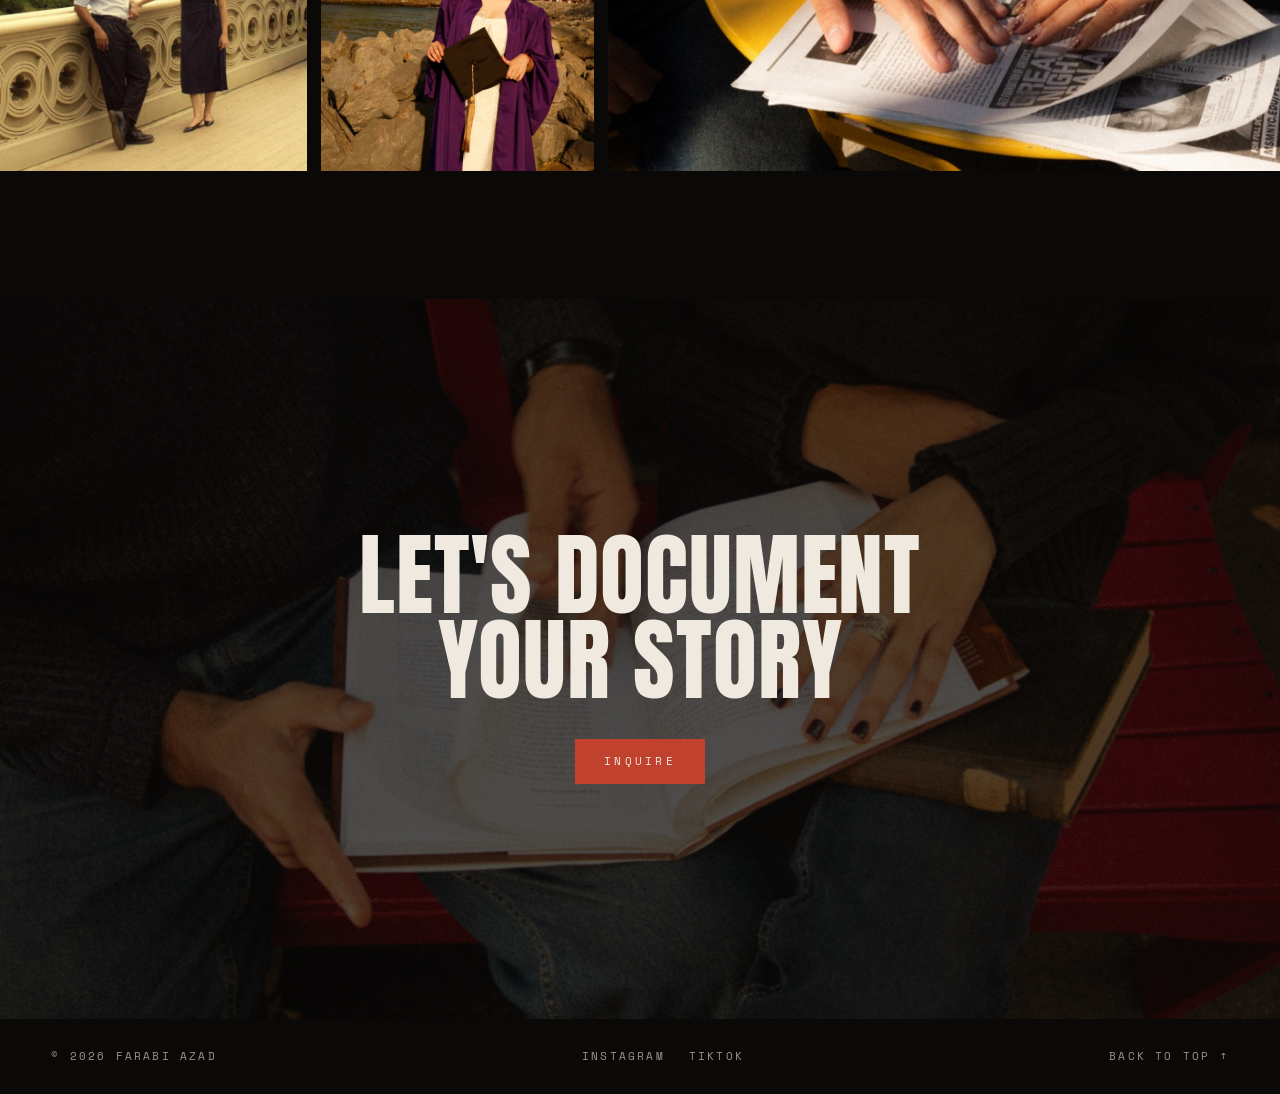
==== commit 35ec13bb: "Update homepage, rename Community, expand inquiry forms - New homepage cover (couples-09) and "Hi! I" ====
--- a/index.html
+++ b/index.html
@@ -34,12 +34,11 @@
   <main>
     <!-- HERO -->
     <section class="hero">
-      <img class="hero-img" src="img/hero.jpg" alt="Woman in a red-lit doorway, man looking on behind her" />
+      <img class="hero-img" src="img/hero.jpg" alt="Couple kissing beside the sailboat pond in Central Park" />
       <div class="hero-shade"></div>
       <div class="hero-content">
         <p class="eyebrow">Documentary photography · NYC</p>
         <h1 class="hero-title">Farabi&nbsp;Azad</h1>
-        <p class="hero-tag">Like a scene from an old movie.</p>
       </div>
       <a class="scroll-cue" href="#about" aria-label="Scroll down">Scroll</a>
     </section>
@@ -48,17 +47,12 @@
     <section class="meet" id="about">
       <figure class="meet-photo reveal">
         <img src="img/about.jpg" alt="Farabi framing a shot with a Polaroid camera" loading="lazy" />
-        <figcaption>Photos by IG: @farabisendthepics</figcaption>
       </figure>
       <div class="meet-text reveal">
         <p class="eyebrow">Meet the photographer</p>
-        <h2 class="display">Farabi Azad</h2>
-        <dl class="facts">
-          <div><dt>Based in</dt><dd>NYC</dd></div>
-          <div><dt>Studied at</dt><dd>New York University</dd></div>
-          <div><dt>Shooting</dt><dd>Couples · Grads · Community</dd></div>
-        </dl>
-        <a class="btn" href="about.html">Read more</a>
+        <h2 class="display">Hi! I'm Farabi</h2>
+        <p class="meet-caption">I create knowing that once a moment passes&ndash;some of that information, that feeling, becomes lost. We can't recall it all in our heads or store all of that data somewhere on a hard drive.</p>
+        <p class="meet-caption">That's why I live to document the things that we love and need to remember. As time passes, we and the world around us changes. Through my work, I hope to give you something that stands as witness to who and what you were. And I hope it makes you continue to love and remember.</p>
       </div>
     </section>
 
@@ -77,9 +71,9 @@
         <span class="work-meta">Solo · Small groups · Big groups</span>
       </a>
       <a class="work-tile reveal" href="community.html">
-        <img src="img/community.jpg" alt="Photographer shooting a portrait inside a corner diner" loading="lazy" />
+        <img src="img/community.jpg" alt="Democratic Socialists of America marchers with banners in Times Square" loading="lazy" />
         <span class="work-num">03</span>
-        <span class="work-title">Community &amp; Politics</span>
+        <span class="work-title">Community</span>
         <span class="work-meta">Campaigns · Rallies · Neighborhood stories</span>
       </a>
       <a class="work-tile reveal" href="personal.html">
@@ -109,35 +103,6 @@
       </div>
     </section>
 
-    <!-- TESTIMONIALS -->
-    <section class="testimonials" aria-label="Testimonials">
-      <div class="t-text reveal">
-        <p class="eyebrow">Testimonials</p>
-        <div class="t-slides" data-slides>
-          <blockquote class="t-slide is-active">
-            <p>"[Placeholder] Paste a real quote from a couple you've shot here — what it felt like on the day, and how the photos came out."</p>
-            <cite>— Client name</cite>
-          </blockquote>
-          <blockquote class="t-slide">
-            <p>"[Placeholder] A grad client's quote goes here. Short and specific reads best: one or two sentences."</p>
-            <cite>— Client name, school</cite>
-          </blockquote>
-          <blockquote class="t-slide">
-            <p>"[Placeholder] A campaign or organizer quote goes here, about working with you at an event."</p>
-            <cite>— Organizer, organization</cite>
-          </blockquote>
-        </div>
-        <div class="t-controls">
-          <button type="button" aria-label="Previous testimonial" data-prev>←</button>
-          <span class="t-count" data-count>01 / 03</span>
-          <button type="button" aria-label="Next testimonial" data-next>→</button>
-        </div>
-      </div>
-      <figure class="t-photo reveal">
-        <img src="img/quote.jpg" alt="Couple kissing beside the sailboat pond in Central Park" loading="lazy" />
-      </figure>
-    </section>
-
     <!-- CTA -->
     <section class="cta" id="contact">
       <img class="cta-img" src="img/cta.jpg" alt="" loading="lazy" />
--- a/site.css
+++ b/site.css
@@ -125,6 +125,7 @@
 .meet-photo img { width: 100%; aspect-ratio: 4 / 5; object-fit: cover; }
 .meet-photo figcaption { margin-top: 10px; font-size: 10px; letter-spacing: 0.24em; text-transform: uppercase; color: var(--muted); }
 .meet-text p { max-width: 52ch; }
+.meet-text .meet-caption { margin: 0 0 14px; max-width: 54ch; font-size: 12.5px; line-height: 1.85; color: var(--muted); }
 .facts { display: grid; grid-template-columns: repeat(3, auto); gap: 16px 32px; margin: 32px 0 24px; padding-top: 24px; border-top: 1px solid var(--line); justify-content: start; }
 .facts dt { font-size: 10px; letter-spacing: 0.24em; text-transform: uppercase; color: var(--muted); }
 .facts dd { margin: 4px 0 0; }
@@ -283,6 +284,7 @@
 }
 .field select { appearance: none; cursor: pointer; background-image: linear-gradient(45deg, transparent 50%, var(--muted) 50%), linear-gradient(135deg, var(--muted) 50%, transparent 50%); background-position: right 6px center, right 0 center; background-size: 6px 6px; background-repeat: no-repeat; }
 .field select option { background: var(--bg); }
+.field input { color-scheme: dark; }
 .field textarea { resize: vertical; min-height: 120px; }
 .field input:focus, .field select:focus, .field textarea:focus { outline: none; border-color: var(--red); }
 .form .btn { justify-self: start; cursor: pointer; font-family: var(--mono); }
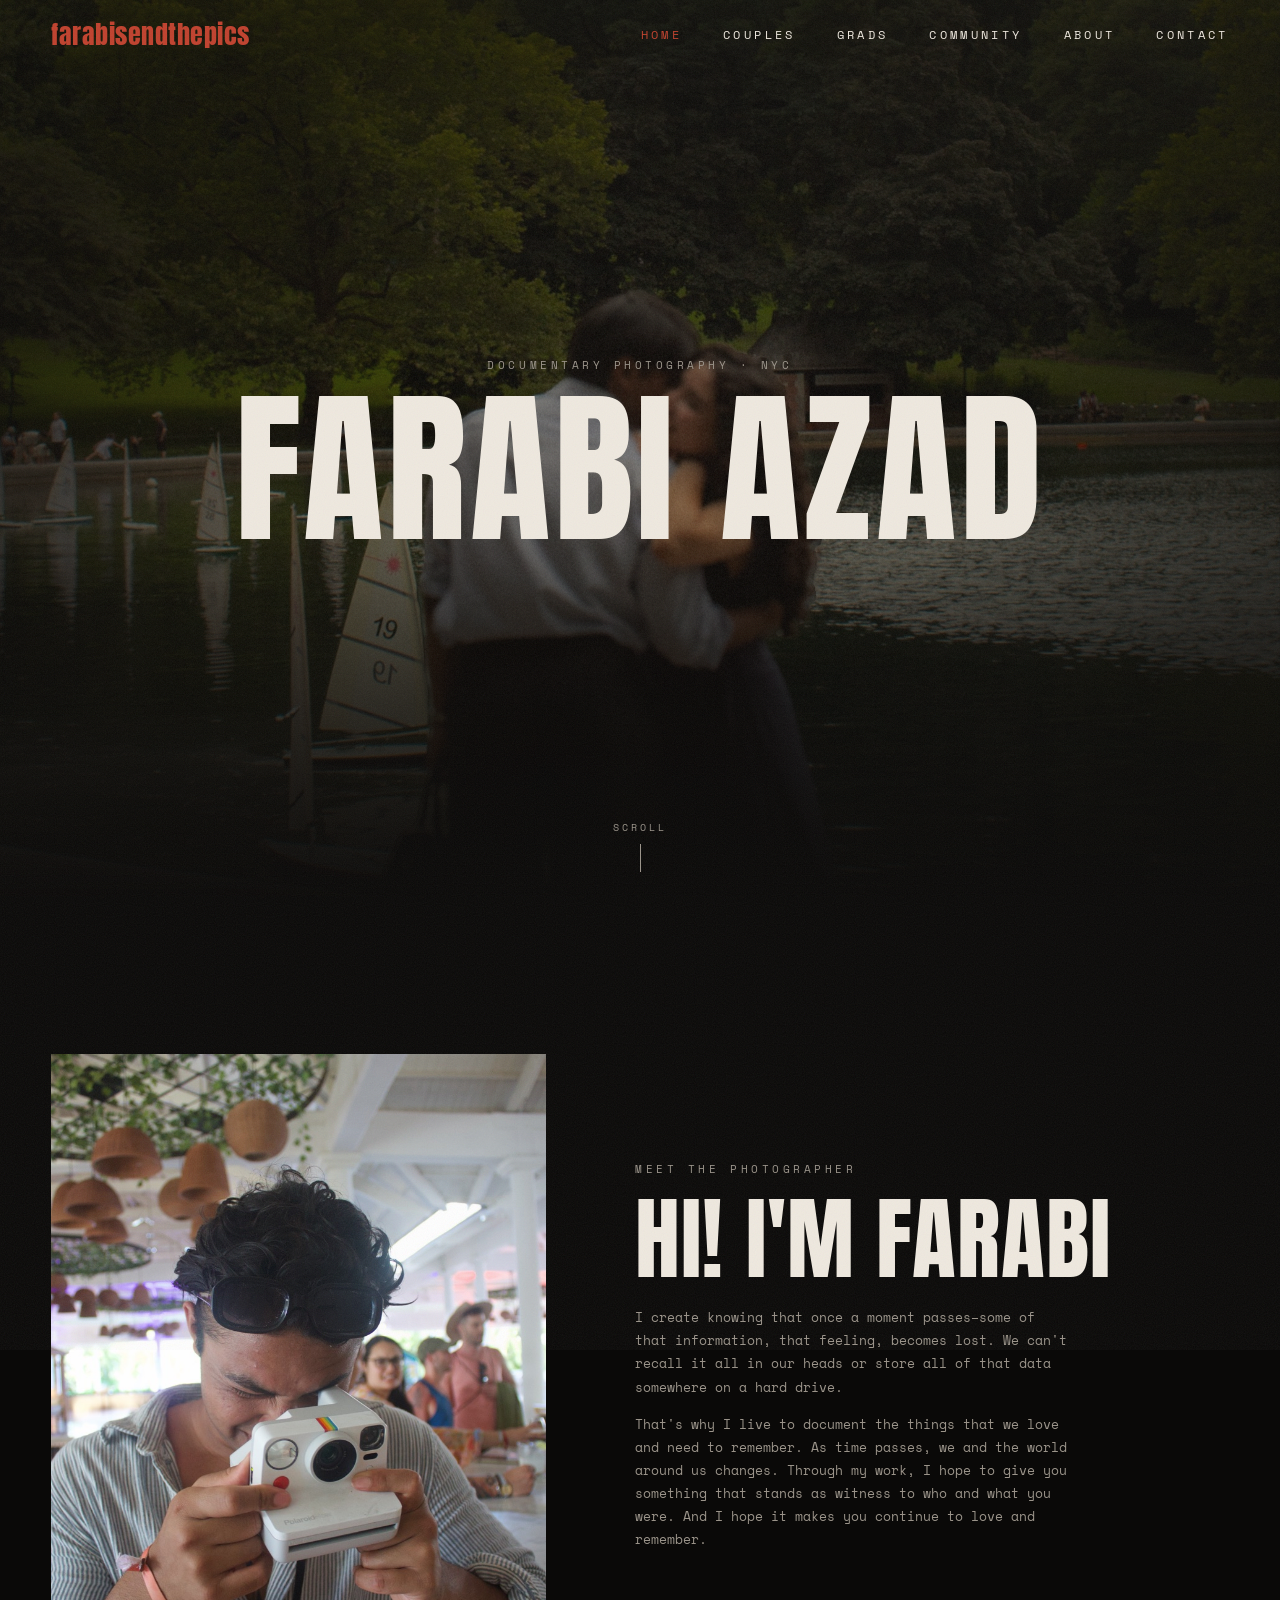
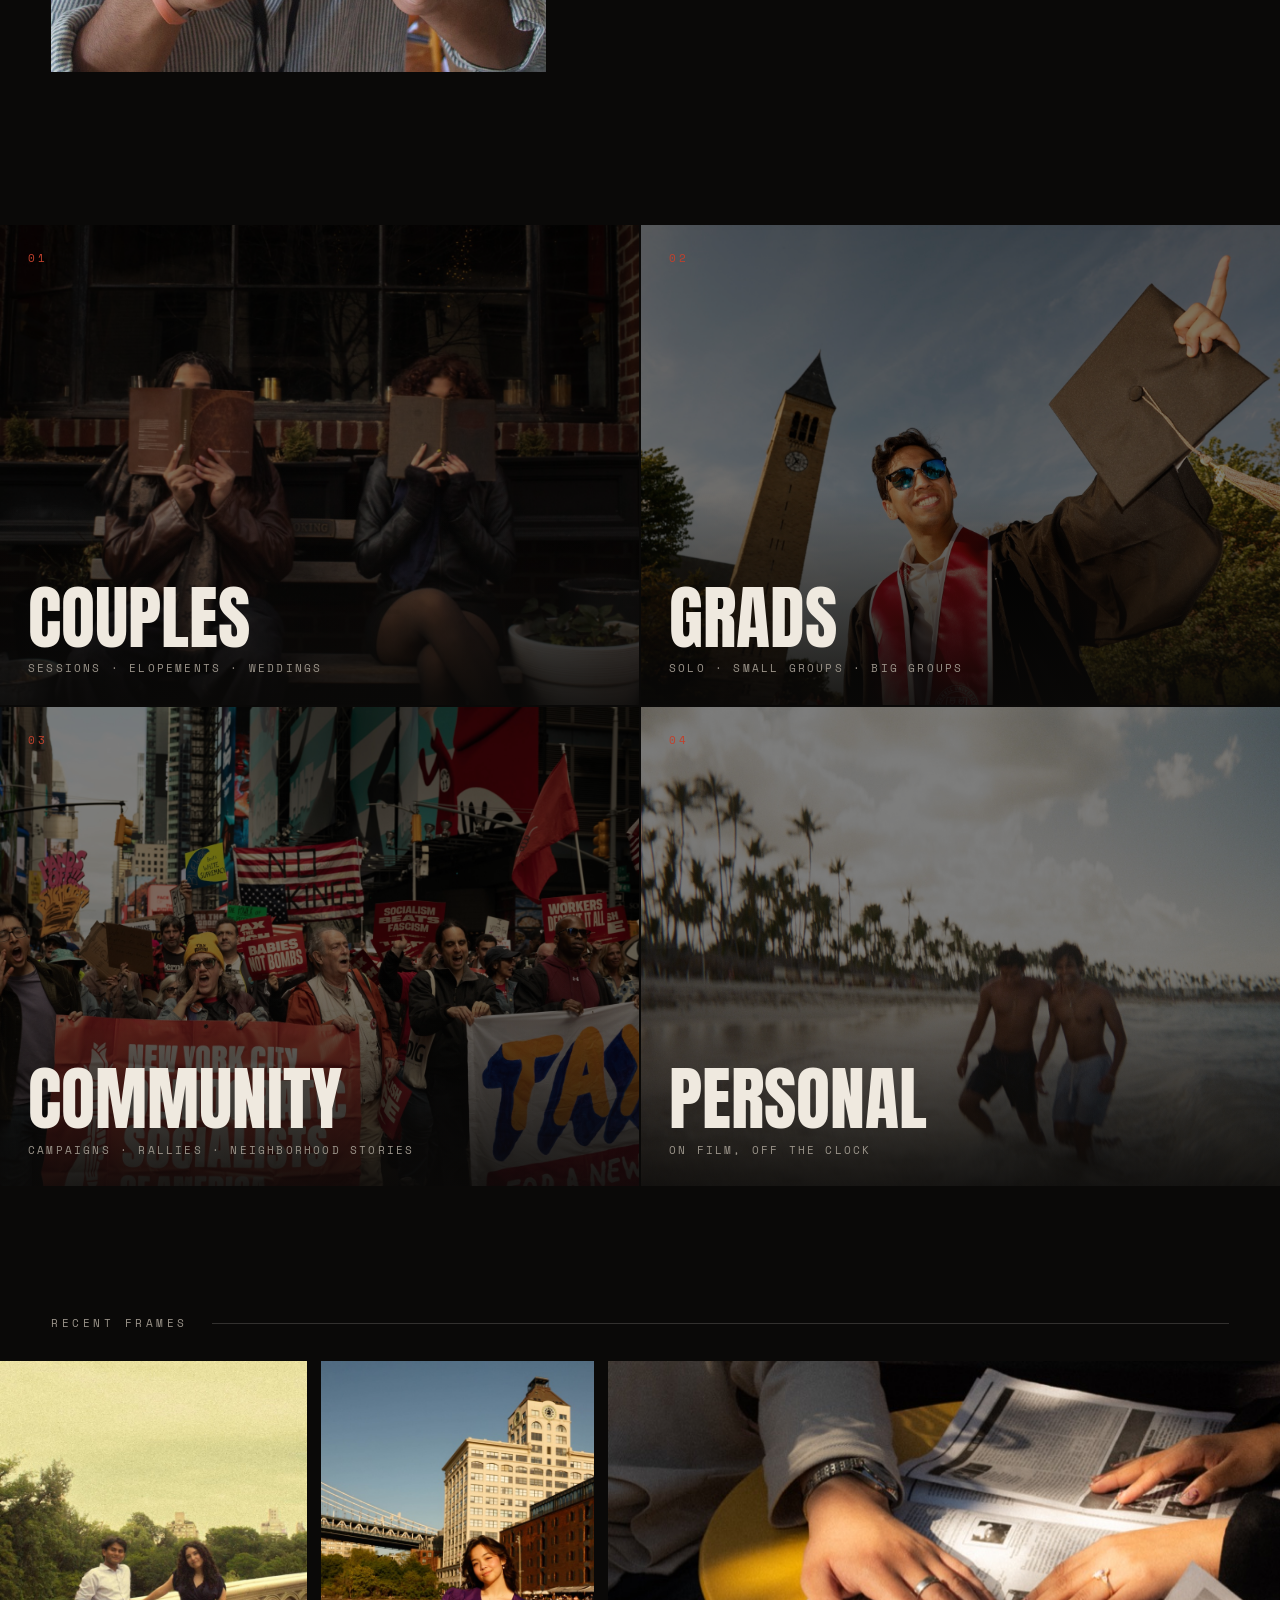
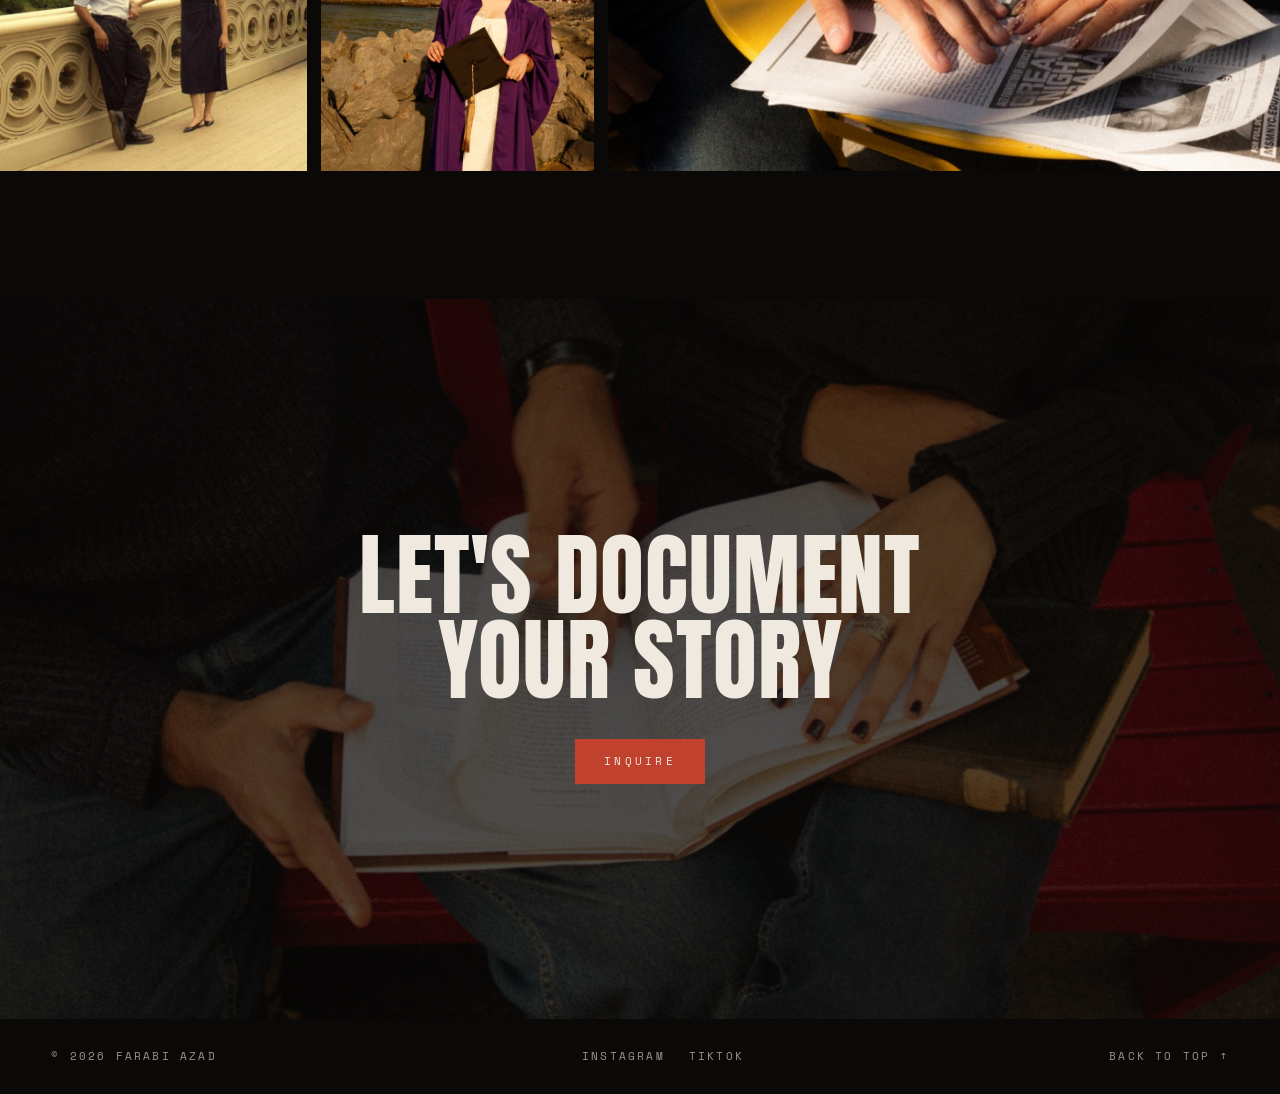
==== commit 5ddd1091: "Replace FA logo with farabisendthepics wordmark Swap the stacked "FA / sendthepics" nav mark for a s" ====
--- a/index.html
+++ b/index.html
@@ -15,8 +15,7 @@
   <!-- NAV -->
   <header class="nav" data-nav>
     <a class="nav-mark" href="index.html" aria-label="Farabi Azad home">
-      <span class="mark-big">FA</span>
-      <span class="mark-small">sendthepics</span>
+      <span class="mark-word">farabisendthepics</span>
     </a>
     <button class="nav-toggle" type="button" aria-label="Open menu" aria-expanded="false" data-nav-toggle>
       <span></span><span></span>
--- a/site.css
+++ b/site.css
@@ -66,8 +66,7 @@
 }
 .nav.is-scrolled { background: rgba(10, 9, 8, 0.88); padding-block: 14px; backdrop-filter: blur(6px); }
 .nav-mark { text-decoration: none; display: flex; flex-direction: column; align-items: center; line-height: 1; }
-.mark-big { font-family: var(--display); font-size: 30px; color: var(--red); letter-spacing: 0.04em; }
-.mark-small { font-size: 9px; letter-spacing: 0.28em; text-transform: uppercase; margin-top: 4px; }
+.mark-word { font-family: var(--display); font-size: clamp(20px, 2vw, 26px); color: var(--red); letter-spacing: 0.02em; }
 .nav-links { display: flex; gap: clamp(20px, 3.2vw, 48px); }
 .nav-links a {
   font-size: 12px; letter-spacing: 0.28em; text-transform: uppercase; text-decoration: none;
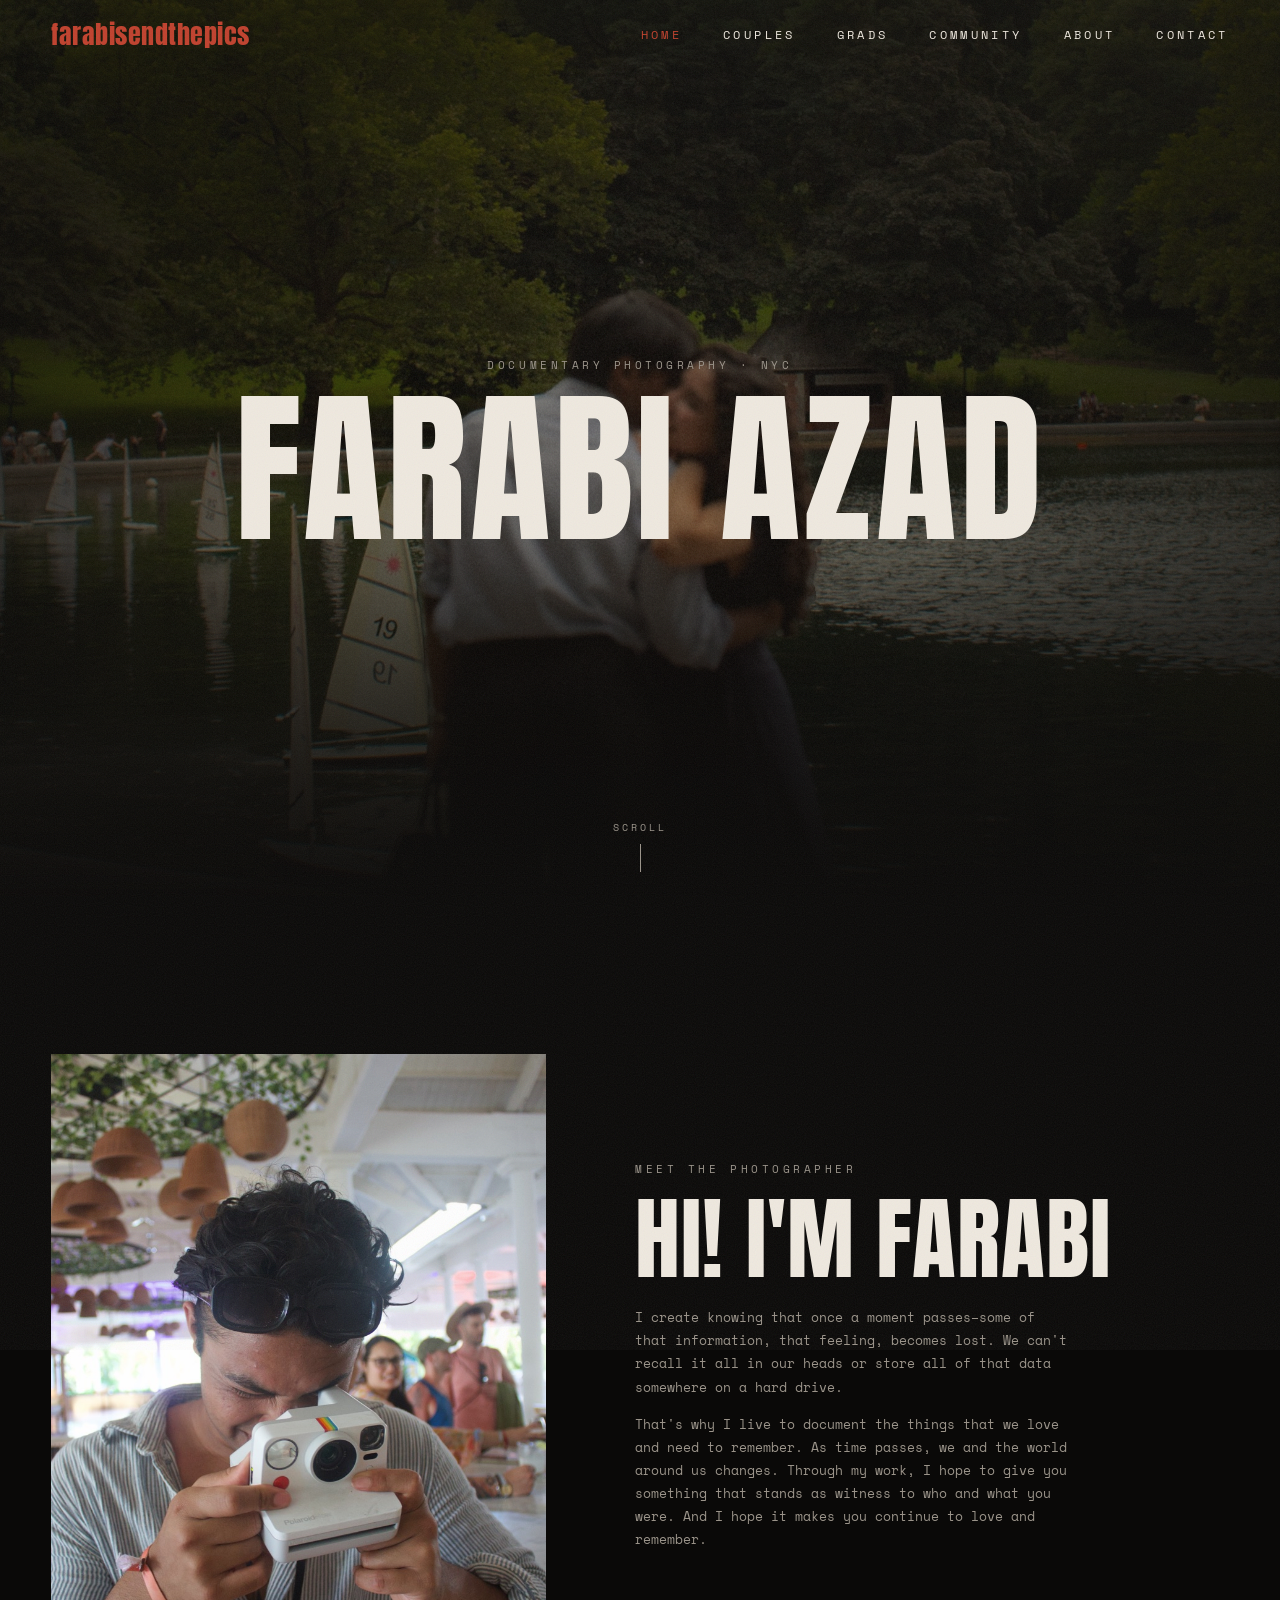
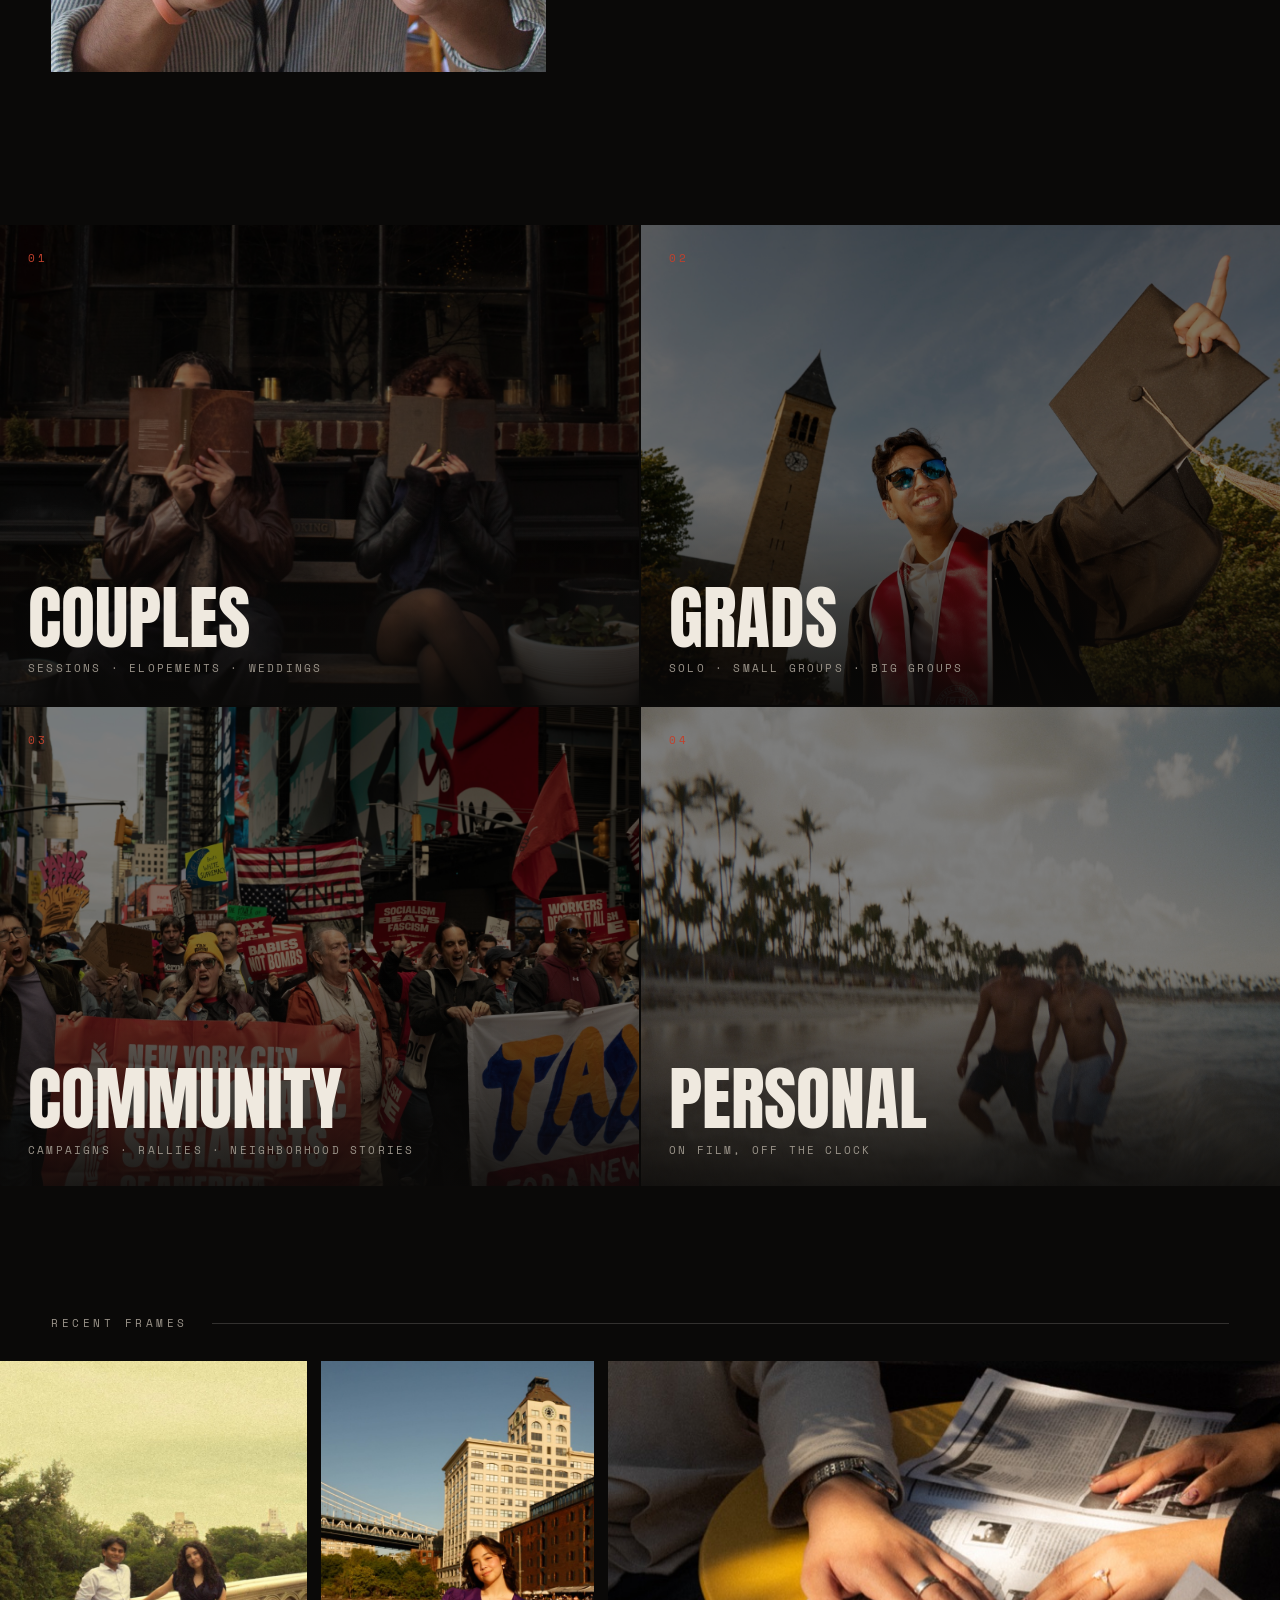
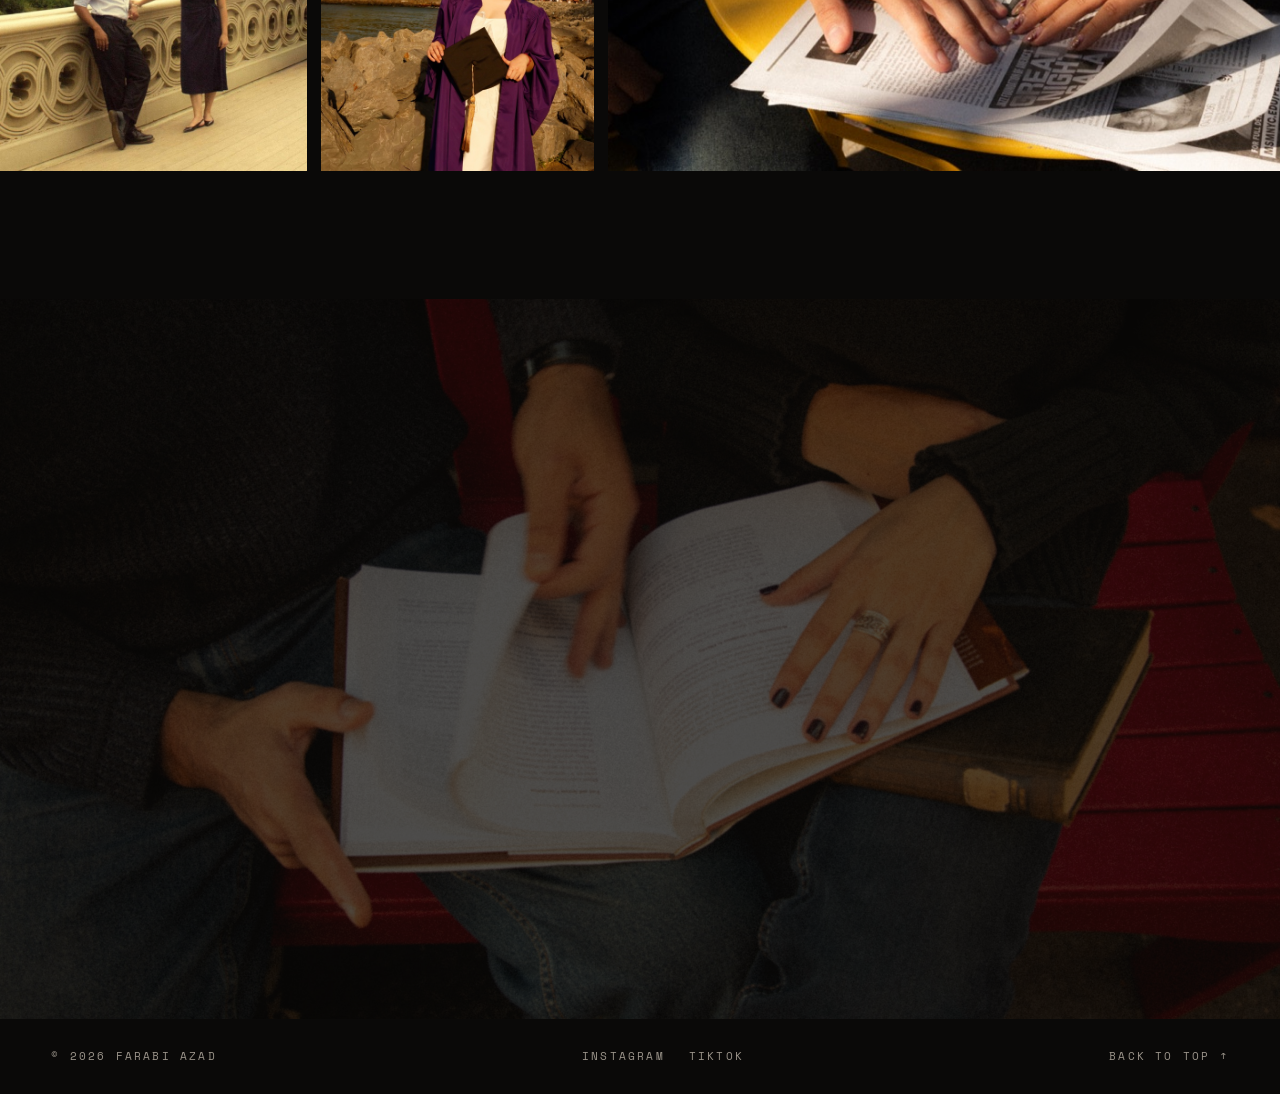
==== commit eeadb3d6: "iphone fix" ====
--- a/index.html
+++ b/index.html
@@ -7,7 +7,7 @@
   <link rel="preconnect" href="https://fonts.googleapis.com" />
   <link rel="preconnect" href="https://fonts.gstatic.com" crossorigin />
   <link href="https://fonts.googleapis.com/css2?family=Anton&family=Space+Mono:ital,wght@0,400;0,700;1,400&display=swap" rel="stylesheet" />
-  <link rel="stylesheet" href="site.css" />
+  <link rel="stylesheet" href="site.css?v=3" />
 </head>
 <body id="top">
   <div class="grain" aria-hidden="true"></div>
@@ -122,6 +122,6 @@
     <a href="#top">Back to top ↑</a>
   </footer>
 
-  <script src="site.js"></script>
+  <script src="site.js?v=3"></script>
 </body>
 </html>
--- a/site.css
+++ b/site.css
@@ -64,7 +64,15 @@
   padding: 22px var(--gutter);
   transition: background 0.4s, padding 0.4s;
 }
-.nav.is-scrolled { background: rgba(10, 9, 8, 0.88); padding-block: 14px; backdrop-filter: blur(6px); }
+/* The blur lives on a pseudo-element: a backdrop-filter on .nav itself would
+   trap the full-screen mobile menu inside the bar (cutting off its top links). */
+.nav::before {
+  content: ""; position: absolute; inset: 0; z-index: -1;
+  background: rgba(10, 9, 8, 0.88); -webkit-backdrop-filter: blur(6px); backdrop-filter: blur(6px);
+  opacity: 0; transition: opacity 0.4s;
+}
+.nav.is-scrolled { padding-block: 14px; }
+.nav.is-scrolled::before { opacity: 1; }
 .nav-mark { text-decoration: none; display: flex; flex-direction: column; align-items: center; line-height: 1; }
 .mark-word { font-family: var(--display); font-size: clamp(20px, 2vw, 26px); color: var(--red); letter-spacing: 0.02em; }
 .nav-links { display: flex; gap: clamp(20px, 3.2vw, 48px); }
@@ -287,6 +295,33 @@
 .field textarea { resize: vertical; min-height: 120px; }
 .field input:focus, .field select:focus, .field textarea:focus { outline: none; border-color: var(--red); }
 .form .btn { justify-self: start; cursor: pointer; font-family: var(--mono); }
+.form .btn:disabled { opacity: 0.6; cursor: wait; }
+.form-error { margin: 0; color: #e8735f; font-size: 13px; }
+
+/* inquiry received card */
+.form-received {
+  align-self: start; padding: clamp(32px, 4vw, 52px);
+  border: 1px solid var(--line); border-top: 2px solid var(--red);
+  background: rgba(239, 233, 223, 0.03);
+  animation: fadeup 0.7s ease both;
+}
+.form-received:focus { outline: none; }
+.received-mark {
+  display: inline-grid; place-items: center; width: 44px; height: 44px; margin-bottom: 24px;
+  border-radius: 50%; background: var(--red); color: var(--ink); font-size: 20px;
+}
+.received-title {
+  margin: 0 0 12px; font-family: var(--display); font-weight: 400; text-transform: uppercase;
+  font-size: clamp(32px, 4vw, 52px); line-height: 1;
+}
+.received-text { margin: 0; max-width: 46ch; color: var(--muted); }
+
+/* couples films */
+.films { padding: clamp(80px, 10vw, 140px) var(--gutter) 0; }
+.film-grid { display: grid; grid-template-columns: repeat(auto-fit, minmax(min(100%, 520px), 1fr)); gap: 28px; }
+.film { margin: 0; }
+.film video { display: block; width: 100%; height: auto; background: #000; }
+.film figcaption { margin-top: 12px; font-size: 11px; letter-spacing: 0.24em; text-transform: uppercase; color: var(--muted); }
 
 /* video */
 .video-wrap { padding: 0 var(--gutter) clamp(40px, 6vw, 80px); }
@@ -331,6 +366,7 @@
     opacity: 0; pointer-events: none; transition: opacity 0.4s;
   }
   .nav-links.is-open { opacity: 1; pointer-events: auto; }
+  .nav-links { height: 100vh; height: 100dvh; }
   .nav-links a { font-size: 14px; }
   .meet, .testimonials { grid-template-columns: 1fr; }
   .work { grid-template-columns: 1fr; }
@@ -342,3 +378,16 @@
   *, *::before, *::after { animation: none !important; transition: none !important; }
   .reveal { opacity: 1; transform: none; }
 }
+
+/* Jump-to-booking button (pages with an inquiry form) */
+#inquire { scroll-margin-top: 80px; }
+.book-jump {
+  position: fixed; right: 16px; bottom: calc(16px + env(safe-area-inset-bottom)); z-index: 40;
+  padding: 14px 20px; border-radius: 999px;
+  background: var(--red); color: var(--ink); text-decoration: none;
+  font-size: 11px; letter-spacing: 0.22em; text-transform: uppercase;
+  box-shadow: 0 8px 24px rgba(0, 0, 0, 0.45);
+  transition: opacity 0.3s, transform 0.3s;
+}
+.book-jump.is-hidden { opacity: 0; transform: translateY(12px); pointer-events: none; }
+@media (min-width: 821px) { .book-jump { display: none; } }
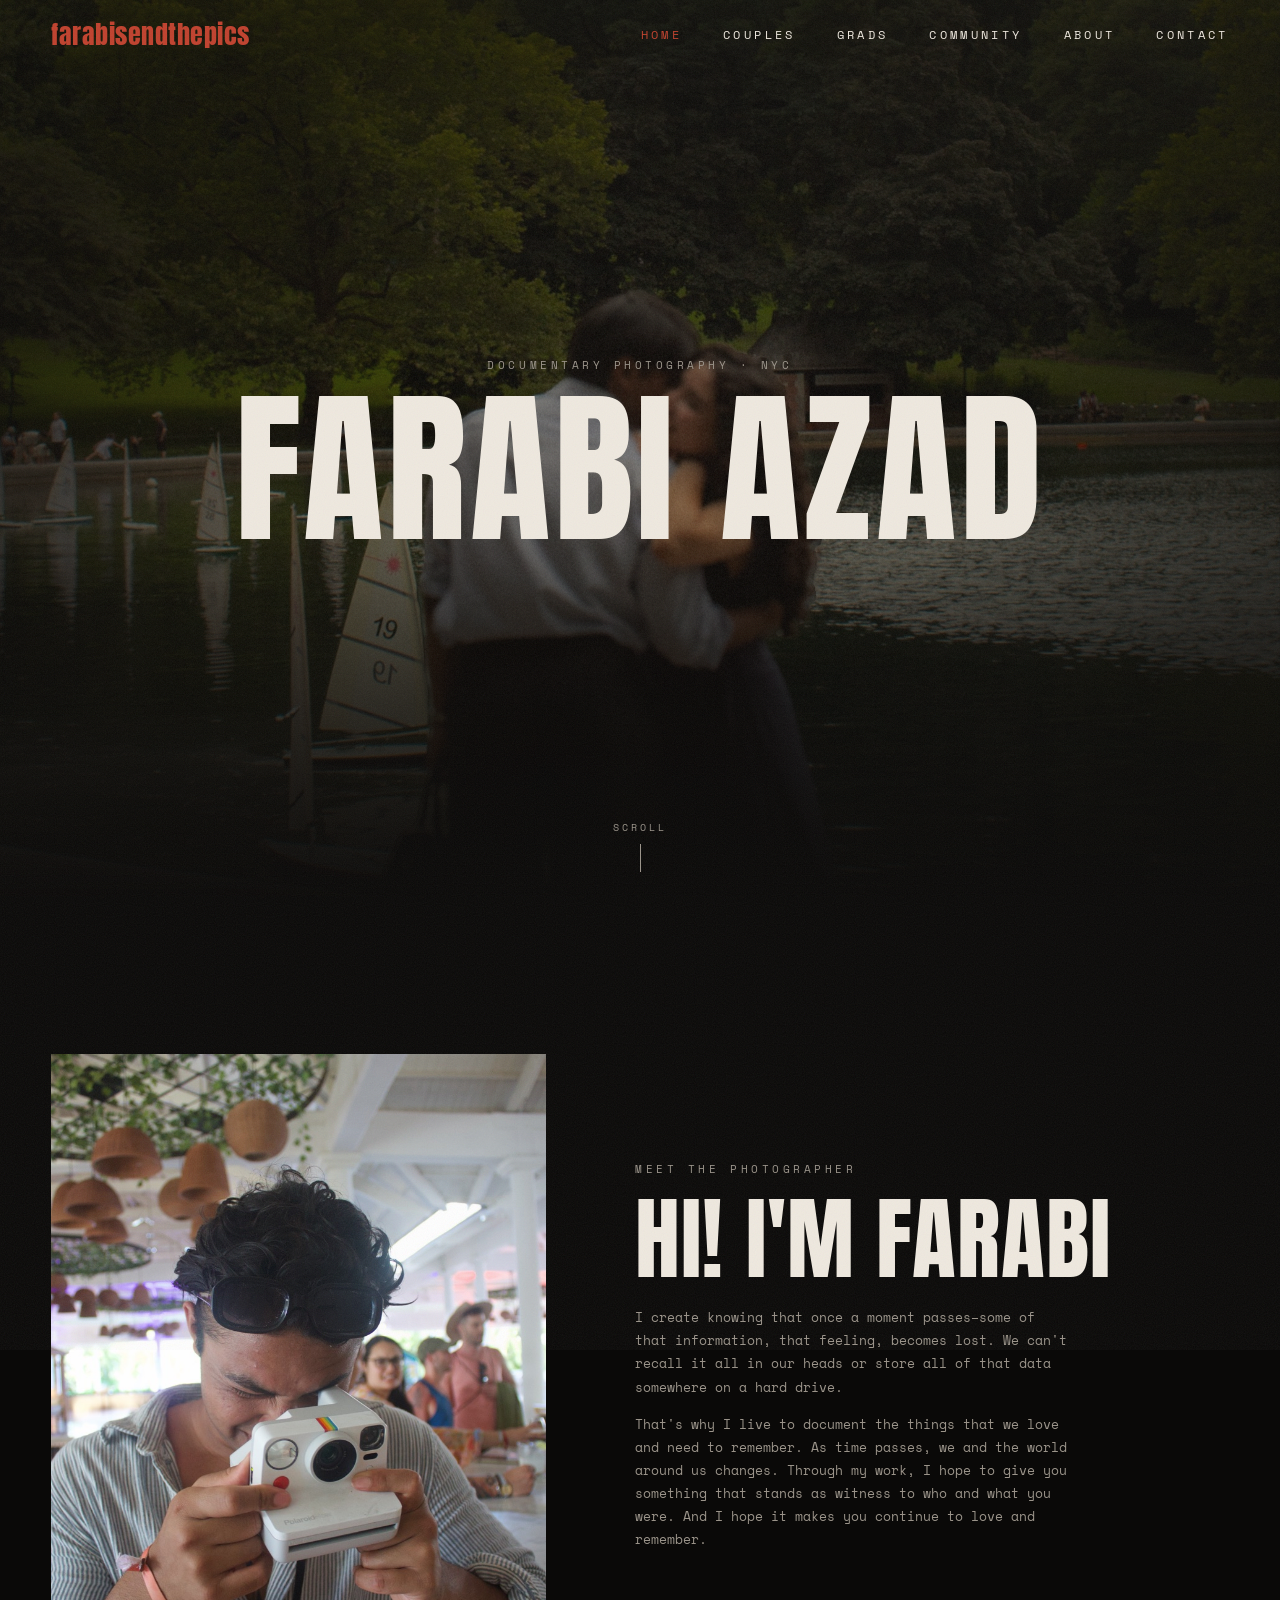
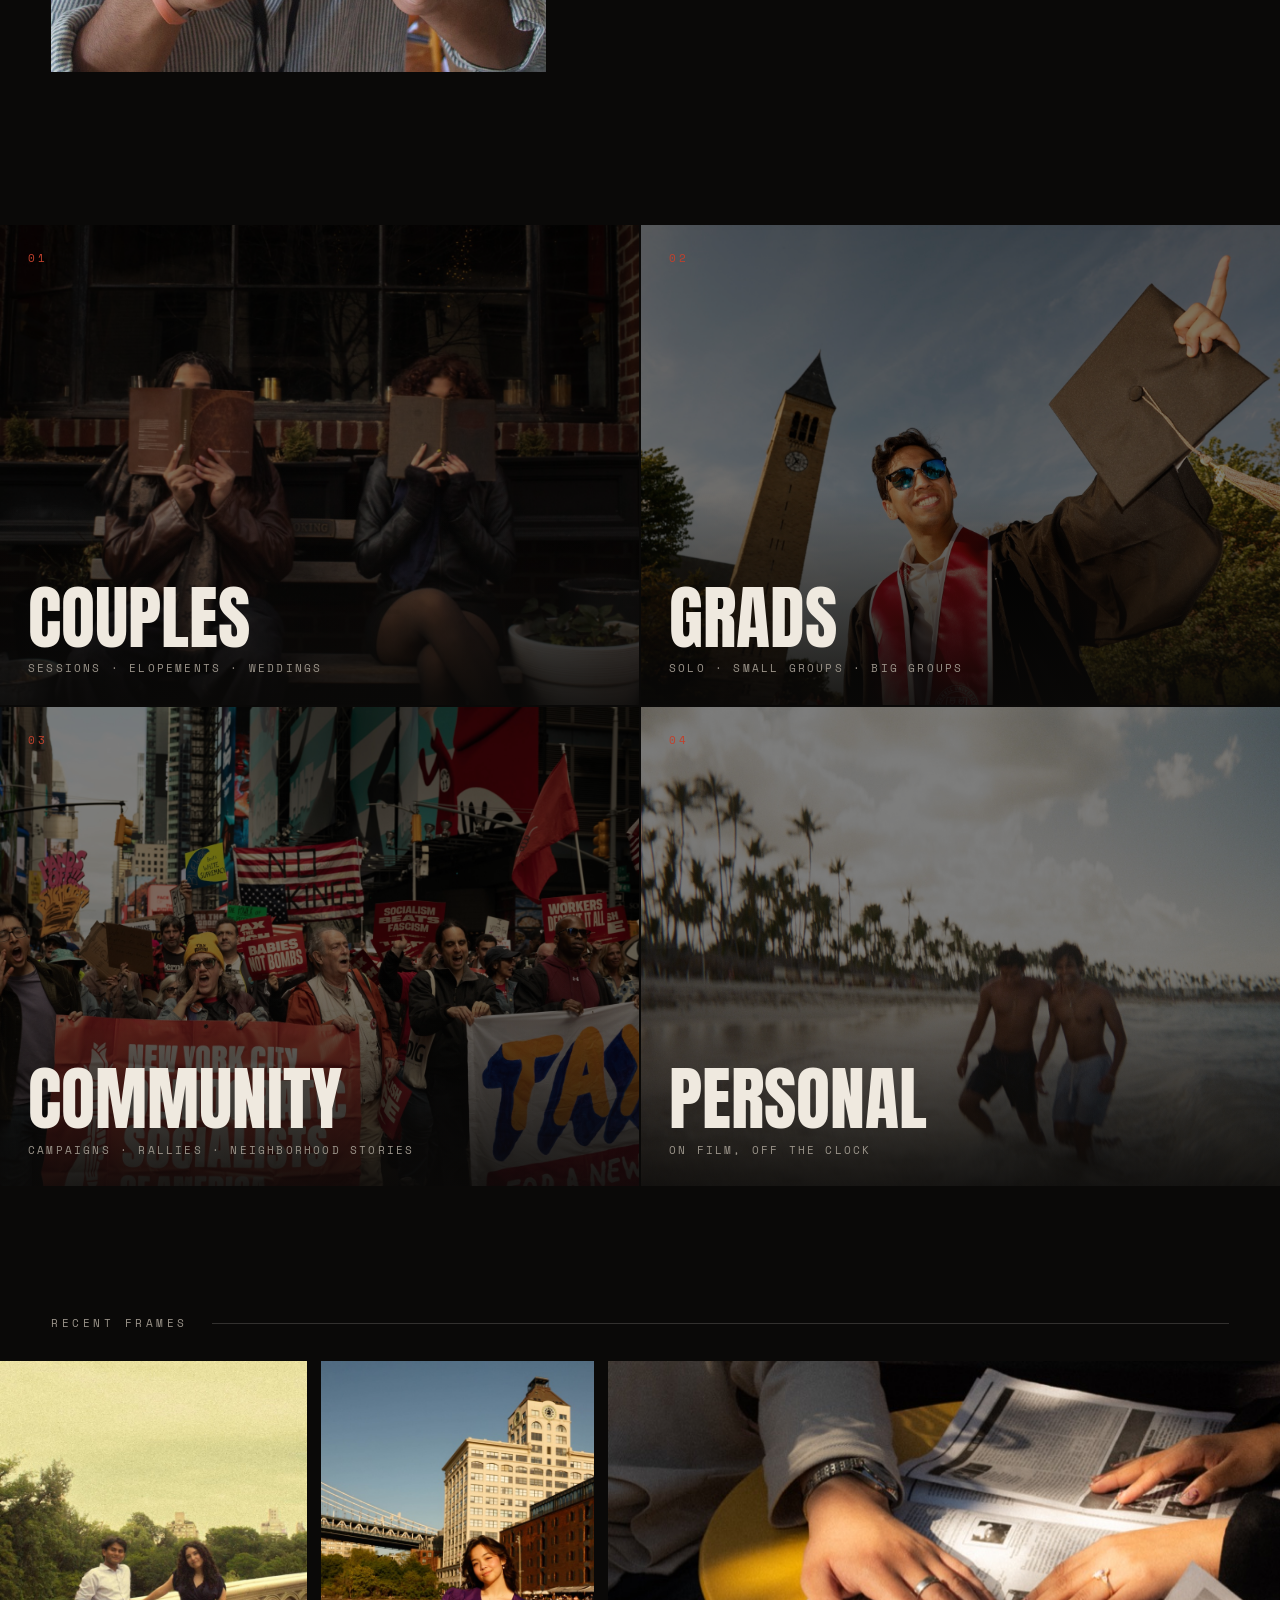
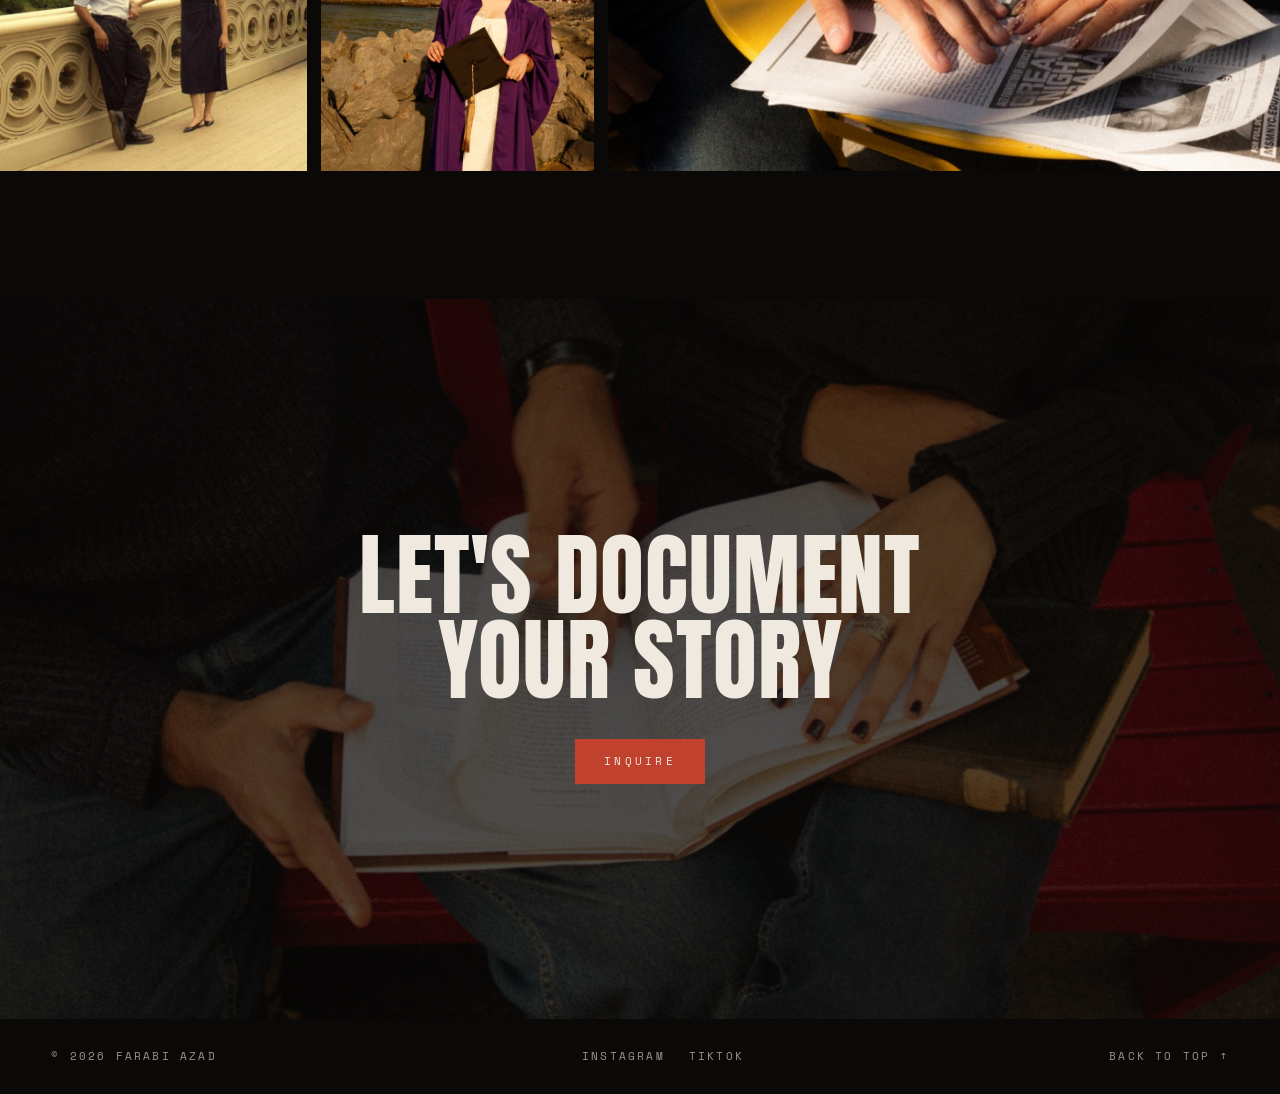
==== commit 238d789e: "Reshuffle galleries so photos from the same shoot don't touch Reorders the Couples and Grads galleri" ====
--- a/index.html
+++ b/index.html
@@ -7,7 +7,7 @@
   <link rel="preconnect" href="https://fonts.googleapis.com" />
   <link rel="preconnect" href="https://fonts.gstatic.com" crossorigin />
   <link href="https://fonts.googleapis.com/css2?family=Anton&family=Space+Mono:ital,wght@0,400;0,700;1,400&display=swap" rel="stylesheet" />
-  <link rel="stylesheet" href="site.css?v=3" />
+  <link rel="stylesheet" href="site.css?v=4" />
 </head>
 <body id="top">
   <div class="grain" aria-hidden="true"></div>
@@ -122,6 +122,6 @@
     <a href="#top">Back to top ↑</a>
   </footer>
 
-  <script src="site.js?v=3"></script>
+  <script src="site.js?v=4"></script>
 </body>
 </html>
--- a/site.css
+++ b/site.css
@@ -245,7 +245,7 @@
 /* masonry gallery */
 .gallery { columns: 3 320px; column-gap: 14px; padding: 0 var(--gutter); }
 .gallery figure { margin: 0 0 14px; break-inside: avoid; overflow: hidden; }
-.gallery img { width: 100%; cursor: zoom-in; transition: transform 0.9s ease, filter 0.5s; filter: saturate(0.92); }
+.gallery img { width: 100%; height: auto; cursor: zoom-in; transition: transform 0.9s ease, filter 0.5s; filter: saturate(0.92); }
 .gallery img:hover { transform: scale(1.03); filter: saturate(1.05); }
 .gallery img:focus-visible { outline: 2px solid var(--red); outline-offset: -2px; }
 
